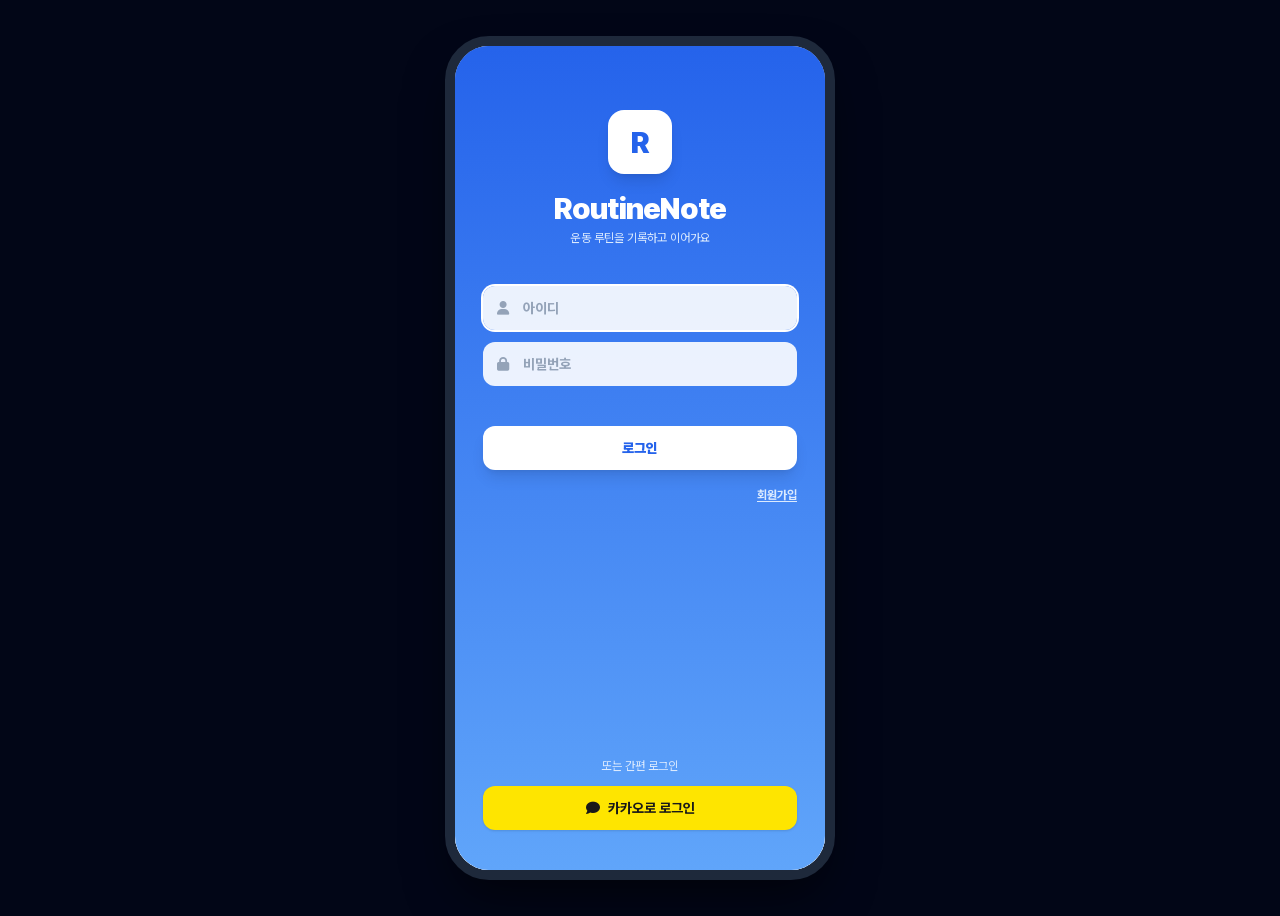
==== android/app/src/main/assets/index.html @ 2afabe8a "알림 화면 디자인 규칙 맞추기, 카카오 계정 표시 수정" ====
<!DOCTYPE html>
<html lang="ko" class="light">
<head>
    <meta charset="UTF-8">
    <meta name="viewport" content="width=device-width, initial-scale=1.0, maximum-scale=1.0, user-scalable=no">
    <meta name="theme-color" content="#4f46e5">
    <meta name="mobile-web-app-capable" content="yes">
    <meta name="apple-mobile-web-app-capable" content="yes">
    <meta name="apple-mobile-web-app-title" content="RoutineNote">
    <link rel="manifest" href="manifest.json">
    <link rel="icon" href="icons/icon-192.png">
    <link rel="apple-touch-icon" href="icons/icon-192.png">
    <title>RoutineNote - 스마트 루틴 & GPS 노트</title>

    <!-- 화면 라이브러리는 인터넷 없이도 뜨도록 앱 안(vendor/)에 넣어 둔다
         (받는 방법: 저장소 맨 위에서 bash tools/download-vendor.sh) -->

    <!-- Tailwind CSS 3.4.17 -->
    <script src="vendor/tailwind/tailwindcss.js"></script>
    <script src="js/tailwind-config.js"></script>

    <!-- FontAwesome Icons 6.4.0 -->
    <link rel="stylesheet" href="vendor/fontawesome/css/all.min.css">

    <!-- FullCalendar: 수업 규칙에 따라 버전을 @6.1.8 로 정확히 고정 -->
    <script src="vendor/fullcalendar/index.global.min.js"></script>

    <!-- Kakao Map API SDK (User Provided Key)
         libraries=services : 좌표 -> 주소 변환(Geocoder)에 필요. 이 값이 없으면 주소 뱃지가 갱신되지 않는다.
         https: 를 명시해야 http/https 어느 쪽 페이지에서도 막히지 않는다. -->
    <script type="text/javascript" src="https://dapi.kakao.com/v2/maps/sdk.js?appkey=36bfe3a14388c3ca438cb87858da7e58&libraries=services"></script>

    <link rel="stylesheet" href="css/style.css">

    <!-- 앱(웹뷰) 안에서 실행 중이면 <html>에 in-app 표시를 붙이고,
     다크 모드가 바뀔 때마다 앱에 알려서 상태바 색을 맞춘다 -->
    <script>
        if (location.hostname === 'appassets.androidplatform.net') {
            document.documentElement.classList.add('in-app');

            if (window.RoutineNoteApp) {
                const syncBarTheme = () => {
                    const isDark = document.documentElement.classList.contains('dark');
                    window.RoutineNoteApp.setDarkMode(isDark);
                };
                new MutationObserver(syncBarTheme).observe(document.documentElement, {
                    attributes: true,
                    attributeFilter: ['class']
                });
                document.addEventListener('DOMContentLoaded', syncBarTheme);
            }
        }
    </script>


</head>
<body class="flex items-center justify-center min-h-screen p-0 sm:p-4 bg-slate-950">

<!-- Mobile App Container -->
<div class="mobile-wrapper bg-slate-50 dark:bg-slate-900 text-slate-800 dark:text-slate-100">

    <!-- Top Status Bar -->
    <div class="fake-statusbar bg-brand-600 dark:bg-slate-950 text-white px-6 pt-3 pb-2 flex justify-between items-center text-xs font-bold z-30 transition-colors">
        <span id="statusBarTime">11:55</span>
        <div class="flex items-center space-x-2">
            <i class="fa-solid fa-signal text-[11px]"></i>
            <i class="fa-solid fa-wifi text-[11px]"></i>
            <i class="fa-solid fa-battery-full text-xs"></i>
        </div>
    </div>

    <!-- Main Header (와이어프레임 20번: 메뉴 / 로고 / 마이페이지) -->
    <header id="mainHeader" class="bg-brand-600 dark:bg-slate-900 text-white px-3 py-3 shadow-md flex justify-between items-center z-20 border-b border-white/10">
        <div class="flex items-center gap-1.5">
            <button type="button" onclick="switchTab('tab-menu')" aria-label="메뉴 열기" class="w-9 h-9 rounded-full hover:bg-white/15 flex items-center justify-center transition">
                <i class="fa-solid fa-bars text-base" aria-hidden="true"></i>
            </button>
            <div class="flex items-center space-x-2.5">
                <button type="button" id="homeLogoButton" onclick="goHome()" aria-label="메인 화면으로 이동" class="w-9 h-9 rounded-xl bg-white text-brand-600 dark:bg-brand-500 dark:text-white flex items-center justify-center font-black text-xl shadow-md hover:scale-105 active:scale-95 transition">R</button>
                <div>
                    <div class="flex items-center gap-1.5">
                        <h1 class="text-lg font-black tracking-tight leading-none">RoutineNote</h1>
                    </div>
                    <p class="text-[11px] text-brand-100 dark:text-slate-400 font-medium mt-0.5">스마트 루틴 & GPS 지도 노트</p>
                </div>
            </div>
        </div>

        <!-- Header Controls: Dark Mode Toggle & 마이페이지 -->
        <div class="flex items-center space-x-2">
            <button type="button" onclick="toggleDarkMode()" aria-label="다크 모드 전환" class="w-8 h-8 rounded-full bg-white/10 dark:bg-slate-800 hover:bg-white/20 flex items-center justify-center transition text-amber-300 dark:text-amber-400">
                <i class="fa-solid fa-sun text-sm dark:hidden" aria-hidden="true"></i>
                <i class="fa-solid fa-moon text-sm hidden dark:inline" aria-hidden="true"></i>
            </button>
            <button type="button" id="profileButton" aria-label="마이페이지" class="w-8 h-8 rounded-full bg-white/10 dark:bg-slate-800 hover:bg-white/20 flex items-center justify-center transition">
                <i class="fa-regular fa-user text-sm" aria-hidden="true"></i>
            </button>
        </div>
    </header>

    <!-- Main Screen Body -->
    <main class="flex-1 overflow-y-auto no-scrollbar relative pb-20 bg-slate-100 dark:bg-slate-900/90" id="mainScrollBody">

        <!-- TAB 1: 오늘의 루틴 (Today's Routine & Checklist) -->
        <section id="tab-today" class="tab-screen block p-4 space-y-4">

            <!-- Progress Header Banner -->
            <div class="bg-gradient-to-br from-brand-600 via-brand-600 to-indigo-700 dark:from-slate-800 dark:via-slate-800 dark:to-slate-900 rounded-3xl p-5 text-white shadow-xl shadow-brand-500/10 border border-white/10 relative overflow-hidden">
                <div class="absolute -right-6 -bottom-6 w-32 h-32 bg-white/10 rounded-full blur-2xl pointer-events-none"></div>
                <div class="flex justify-between items-start mb-3">
                    <div>
                        <span class="text-[11px] bg-white/20 dark:bg-brand-500/30 px-2.5 py-0.5 rounded-full font-bold uppercase tracking-wider">Today Routine</span>
                        <h2 class="text-xl font-bold mt-1.5" id="todayBannerDate">2026년 10월 7일 (수)</h2>
                    </div>
                    <div class="text-right">
                        <span class="text-3xl font-black text-amber-300" id="todayPercentText">0%</span>
                    </div>
                </div>

                <!-- Progress Bar -->
                <div class="w-full bg-black/20 rounded-full h-3 overflow-hidden p-0.5 backdrop-blur-md">
                    <div id="todayProgressBar" class="bg-amber-300 h-2 rounded-full transition-all duration-500 shadow-sm" style="width: 0%;"></div>
                </div>

                <div class="flex justify-between text-xs text-brand-100 dark:text-slate-300 mt-3 font-medium">
                    <span id="todayTaskSummary"><i class="fa-solid fa-circle-check text-emerald-400 mr-1"></i>0개 중 0개 완료</span>
                    <span class="text-amber-200"><i class="fa-solid fa-fire text-amber-400 mr-1"></i><span id="todayKcalText">0</span> kcal 소모</span>
                </div>
            </div>

            <!-- 시작 가이드: 새 사용자에게 처음 해 볼 일 3가지를 안내 (js/guide.js) -->
            <div id="startGuide" class="start-guide" hidden>
                <div class="flex items-center justify-between">
                    <h3 class="text-sm font-bold text-slate-800 dark:text-slate-100 flex items-center gap-2">
                        <i class="fa-solid fa-flag-checkered text-brand-500" aria-hidden="true"></i> 시작 가이드
                        <span id="startGuideCount" class="text-xs font-bold text-brand-600 dark:text-brand-400">0 / 3</span>
                    </h3>
                    <button type="button" id="startGuideClose" class="text-xs font-bold text-slate-400 hover:text-slate-600 dark:hover:text-slate-200 px-1">닫기</button>
                </div>
                <p class="text-xs text-slate-500 dark:text-slate-400">처음이라면 아래 세 가지부터 해 보세요.</p>
                <button type="button" class="guide-step" data-guide-step="routine">
                    <span class="guide-step-check" aria-hidden="true"><i class="fa-solid fa-check"></i></span>
                    <span class="guide-step-text"><span class="guide-step-title">오늘 할 운동 고르기</span><span class="guide-step-desc">런닝 · 웨이트 · 휴식 중에서 선택</span></span>
                    <i class="fa-solid fa-chevron-right guide-step-arrow" aria-hidden="true"></i>
                </button>
                <button type="button" class="guide-step" data-guide-step="complete">
                    <span class="guide-step-check" aria-hidden="true"><i class="fa-solid fa-check"></i></span>
                    <span class="guide-step-text"><span class="guide-step-title">운동 하나 완료 체크하기</span><span class="guide-step-desc">체크리스트에서 끝낸 운동을 눌러요</span></span>
                    <i class="fa-solid fa-chevron-right guide-step-arrow" aria-hidden="true"></i>
                </button>
                <button type="button" class="guide-step" data-guide-step="period">
                    <span class="guide-step-check" aria-hidden="true"><i class="fa-solid fa-check"></i></span>
                    <span class="guide-step-text"><span class="guide-step-title">다이어트 기간 정하기</span><span class="guide-step-desc">시작일과 종료일을 정하고 체중을 기록해요</span></span>
                    <i class="fa-solid fa-chevron-right guide-step-arrow" aria-hidden="true"></i>
                </button>
            </div>

            <!-- 오늘의 운동 선택 (와이어프레임 12~15번) -->
            <div id="routineSelectCard" class="bg-white dark:bg-slate-800 rounded-2xl p-4 shadow-sm border border-slate-200/80 dark:border-slate-700/60 space-y-3">
                <div class="flex justify-between items-center">
                    <h3 class="font-bold text-slate-800 dark:text-slate-100 text-sm flex items-center gap-2">
                        <i class="fa-solid fa-hand-pointer text-brand-500" aria-hidden="true"></i> 오늘의 운동 선택
                    </h3>
                    <span class="text-[11px] text-slate-400">여러 개 선택 가능</span>
                </div>
                <div class="grid grid-cols-3 gap-2">
                    <button type="button" class="type-chip" data-routine-type="RUNNING" aria-pressed="false">
                        <i class="fa-solid fa-person-running" aria-hidden="true"></i>런닝<small>GPS 지도</small>
                    </button>
                    <button type="button" class="type-chip" data-routine-type="WEIGHT" aria-pressed="false">
                        <i class="fa-solid fa-dumbbell" aria-hidden="true"></i>웨이트<small>세트·중량</small>
                    </button>
                    <button type="button" class="type-chip" data-routine-type="REST" aria-pressed="false">
                        <i class="fa-solid fa-bed" aria-hidden="true"></i>휴식<small>스트레칭</small>
                    </button>
                </div>
                <button type="button" id="confirmSelectionButton" class="w-full bg-brand-600 hover:bg-brand-700 text-white font-bold py-3 rounded-xl text-sm shadow transition">설정 완료 및 시작</button>
            </div>

            <!-- Today Workout Checklist Card -->
            <div id="todayChecklistCard" class="bg-white dark:bg-slate-800 rounded-2xl p-4 shadow-sm border border-slate-200/80 dark:border-slate-700/60 space-y-3">
                <div class="flex justify-between items-center pb-2 border-b border-slate-100 dark:border-slate-700/60">
                    <h3 class="font-bold text-slate-800 dark:text-slate-100 text-sm flex items-center gap-2">
                        <i class="fa-solid fa-list-check text-brand-500"></i> 오늘 루틴 체크리스트
                    </h3>
                    <button onclick="openDetailModal(getTodayKey())" class="text-xs text-brand-600 dark:text-brand-400 font-bold hover:underline flex items-center gap-1">
                        + 항목 수정/추가 <i class="fa-solid fa-chevron-right text-[11px]"></i>
                    </button>
                </div>

                <div id="todayChecklistContainer" class="space-y-2">
                    <!-- Populated dynamically -->
                </div>
            </div>

            <!-- Quick Routine Launcher -->
            <div class="grid grid-cols-2 gap-3">
                <button onclick="switchTab('tab-running')" class="bg-gradient-to-r from-emerald-500 to-teal-600 text-white p-4 rounded-2xl shadow-md text-left flex flex-col justify-between hover:opacity-95 transition">
                    <div class="flex justify-between items-center mb-2">
                        <span class="w-8 h-8 rounded-xl bg-white/20 flex items-center justify-center text-base"><i class="fa-solid fa-person-running"></i></span>
                        <i class="fa-solid fa-arrow-right text-xs opacity-70"></i>
                    </div>
                    <div>
                        <span class="text-xs font-medium text-emerald-100 block">GPS 실시간</span>
                        <span class="text-sm font-bold">런닝 시작하기</span>
                    </div>
                </button>

                <button onclick="switchTab('tab-calendar')" class="bg-gradient-to-r from-indigo-500 to-purple-600 text-white p-4 rounded-2xl shadow-md text-left flex flex-col justify-between hover:opacity-95 transition">
                    <div class="flex justify-between items-center mb-2">
                        <span class="w-8 h-8 rounded-xl bg-white/20 flex items-center justify-center text-base"><i class="fa-solid fa-calendar-days"></i></span>
                        <i class="fa-solid fa-arrow-right text-xs opacity-70"></i>
                    </div>
                    <div>
                        <span class="text-xs font-medium text-indigo-100 block">월간 일지</span>
                        <span class="text-sm font-bold">캘린더 전체보기</span>
                    </div>
                </button>
            </div>

        </section>

        <!-- TAB 2: 런닝 지도 (Kakao Map GPS Tracker v2.0) -->
        <section id="tab-running" class="tab-screen hidden p-4 space-y-4">

            <!-- Running Metrics Display -->
            <div class="bg-white dark:bg-slate-800 rounded-2xl p-4 shadow-sm border border-slate-200/80 dark:border-slate-700/60">
                <div class="grid grid-cols-3 divide-x divide-slate-100 dark:divide-slate-700">
                    <div class="text-center px-1 min-w-0">
                        <span class="text-xs font-bold text-slate-400 uppercase block">거리</span>
                        <div class="metric-row mt-1 text-slate-800 dark:text-slate-100"><span class="metric-value" id="runDistance">0.0</span><span class="metric-unit">km</span></div>
                    </div>
                    <div class="text-center px-1 min-w-0">
                        <span class="text-xs font-bold text-slate-400 uppercase block">시간</span>
                        <div class="metric-row mt-1 text-brand-600 dark:text-brand-400"><span class="metric-value" id="runTimer">00:00:00</span></div>
                    </div>
                    <div class="text-center px-1 min-w-0">
                        <span class="text-xs font-bold text-slate-400 uppercase block">칼로리</span>
                        <div class="metric-row mt-1 text-red-500"><span class="metric-value" id="runCalories">0</span><span class="metric-unit">kcal</span></div>
                    </div>
                </div>

                <div class="flex justify-around items-center mt-3 pt-3 border-t border-slate-100 dark:border-slate-700/60 text-xs text-slate-500 dark:text-slate-400">
                    <div>평균 페이스: <strong class="text-slate-800 dark:text-slate-200" id="runPace">-</strong> /km</div>
                    <div>GPS 상태: <span class="text-emerald-500 font-bold"><i class="fa-solid fa-satellite-dish mr-1"></i>정상</span></div>
                </div>
            </div>

            <!-- Kakao Map Container -->
            <div class="bg-white dark:bg-slate-800 rounded-2xl p-3 shadow-sm border border-slate-200/80 dark:border-slate-700/60 space-y-2">
                <div class="flex justify-between items-center px-1">
                    <div class="flex items-center space-x-2">
                        <i class="fa-solid fa-person-running text-brand-500" aria-hidden="true"></i>
                        <h3 class="text-sm font-bold text-slate-800 dark:text-slate-200">GPS 러닝 트래커</h3>
                    </div>
                </div>

                <!-- Kakao Map Div Container -->
                <div class="relative w-full h-72 rounded-xl overflow-hidden shadow-inner border border-slate-200 dark:border-slate-700 bg-slate-100 dark:bg-slate-950">
                    <div id="kakaoMap" class="w-full h-full block"></div>

                    <!-- Map Fallback Canvas (In case Kakao API key or domain security blocks rendering in iFrame) -->
                    <canvas id="fallbackMapCanvas" class="hidden absolute inset-0 w-full h-full"></canvas>

                    <!-- Map Controls Floating Widget -->
                    <div class="absolute top-3 left-3 bg-white/90 dark:bg-slate-900/90 backdrop-blur-md px-3 py-1.5 rounded-xl shadow-md text-xs font-bold text-slate-800 dark:text-slate-200 flex items-center gap-2 z-10">
                        <i class="fa-solid fa-location-dot text-red-500" aria-hidden="true"></i> <span id="locationBadgeText">GPS 위치 탐색 중...</span>
                    </div>

                    <div class="absolute bottom-3 right-3 flex flex-col gap-2 z-10">
                        <button onclick="recenterKakaoMap()" class="w-9 h-9 bg-white/90 dark:bg-slate-800/90 backdrop-blur-md rounded-full shadow-md text-slate-700 dark:text-slate-200 flex items-center justify-center hover:bg-white active:scale-95 transition">
                            <i class="fa-solid fa-crosshairs text-sm"></i>
                        </button>
                    </div>
                </div>

                <!-- GPS Control Buttons -->
                <div class="grid grid-cols-2 gap-2 pt-1">
                    <button id="toggleRunBtn" onclick="toggleRunningSimulation()" class="bg-brand-600 hover:bg-brand-700 text-white font-bold py-3 rounded-xl text-sm shadow-md shadow-brand-500/20 flex items-center justify-center gap-2 transition active:scale-98">
                        <i class="fa-solid fa-play" id="toggleRunIcon"></i> <span id="toggleRunText">트래킹 시작</span>
                    </button>
                    <button onclick="resetRunningData()" class="bg-slate-100 dark:bg-slate-700 hover:bg-slate-200 dark:hover:bg-slate-600 text-slate-700 dark:text-slate-200 font-bold py-3 rounded-xl text-sm flex items-center justify-center gap-2 transition active:scale-98">
                        <i class="fa-solid fa-arrow-rotate-right"></i> 경로 초기화
                    </button>
                </div>
                <button type="button" id="finishRunButton" class="w-full bg-emerald-500 hover:bg-emerald-600 text-white font-bold py-3 rounded-xl text-sm shadow-md flex items-center justify-center gap-2 transition">
                    <i class="fa-solid fa-flag-checkered" aria-hidden="true"></i> 런닝 종료 및 기록 저장
                </button>
            </div>

        </section>

        <!-- TAB 3: 캘린더 (FullCalendar 6.1.8 + 연속 달성 + 타이머/스톱워치) -->
        <section id="tab-calendar" class="tab-screen hidden p-4 space-y-4">

            <!-- 와이어프레임 21번: FullCalendar 월간 달력 -->
            <div id="calendarCard" aria-busy="true" class="bg-white dark:bg-slate-800 rounded-2xl p-3 shadow-sm border border-slate-200/80 dark:border-slate-700/60 transition-opacity">
                <div id="fullCalendar"></div>
                <p class="text-xs text-center text-slate-400 mt-2"><i class="fa-regular fa-hand-pointer" aria-hidden="true"></i> 날짜를 누르면 그날의 운동을 기록하고 확인할 수 있어요.</p>

                <div class="flex items-center justify-center space-x-4 pt-3 mt-2 border-t border-slate-100 dark:border-slate-700/60 text-xs text-slate-500 dark:text-slate-400 font-medium">
                    <div class="flex items-center space-x-1.5">
                        <span class="w-2.5 h-2.5 rounded-full bg-emerald-500"></span>
                        <span>루틴 완수</span>
                    </div>
                    <div class="flex items-center space-x-1.5">
                        <span class="w-2.5 h-2.5 rounded-full bg-amber-400"></span>
                        <span>일부 완료</span>
                    </div>
                    <div class="flex items-center space-x-1.5">
                        <span class="w-2.5 h-2.5 rounded-full bg-slate-300 dark:bg-slate-600"></span>
                        <span>미완료</span>
                    </div>
                </div>
            </div>

            <!-- 와이어프레임 22번: 연속 달성 날짜 -->
            <div class="rounded-2xl border border-amber-200 bg-amber-50 dark:bg-amber-900/20 dark:border-amber-700/40 px-4 py-3.5 text-center" aria-live="polite">
                <p class="text-sm font-bold text-amber-800 dark:text-amber-200">
                    <span aria-hidden="true">🔥</span>
                    연속 달성 날짜:
                    <strong id="streakCount" class="text-3xl font-black text-amber-700 dark:text-amber-300 mx-0.5 align-middle tabular-nums">-</strong><span id="streakSuffix">일째 성공 중</span>
                </p>
            </div>

            <!-- 와이어프레임 23번: 타이머 / 스톱워치 바로가기 -->
            <button type="button" id="timerOpenButton" class="w-full flex items-center justify-center gap-2 py-3 rounded-2xl border-2 border-brand-600 dark:border-brand-500 text-brand-600 dark:text-brand-400 bg-white dark:bg-slate-800 font-bold text-sm hover:bg-brand-50 dark:hover:bg-slate-700 transition">
                <i class="fa-regular fa-clock" aria-hidden="true"></i> 타이머 / 스톱워치
            </button>

            <div class="bg-brand-50 dark:bg-slate-800/60 border border-brand-200 dark:border-slate-700 rounded-2xl p-4 text-xs text-brand-900 dark:text-brand-200 flex items-start space-x-3">
                <i class="fa-solid fa-circle-info text-brand-500 text-base mt-0.5"></i>
                <div>
                    <strong class="font-bold block mb-0.5">캘린더 사용법</strong>
                    날짜를 클릭하면 그날 수행한 운동 루틴을 확인하고, <strong>새로운 운동 항목을 직접 추가</strong>하거나 완료 상태를 변경할 수 있습니다.
                </div>
            </div>

        </section>

        <!-- TAB 4: 다이어트 & BMI 분석 -->
        <section id="tab-body" class="tab-screen hidden p-4 space-y-4">

            <!-- 내 신체 정보 요약 (입력·수정은 마이페이지에서) -->
            <div class="bg-white dark:bg-slate-800 rounded-2xl p-4 shadow-sm border border-slate-200/80 dark:border-slate-700/60 flex items-center justify-between gap-3">
                <div class="min-w-0">
                    <p class="text-xs font-bold text-slate-500 flex items-center gap-1.5"><i class="fa-solid fa-user text-brand-500" aria-hidden="true"></i> 내 신체 정보</p>
                    <p id="bodySummaryText" class="mt-0.5 text-sm font-bold text-slate-800 dark:text-slate-100 truncate">-</p>
                </div>
                <button type="button" onclick="switchTab('tab-mypage')" class="shrink-0 text-xs font-bold text-brand-600 dark:text-brand-400 border border-brand-200 dark:border-slate-600 rounded-xl px-3 py-2 hover:bg-brand-50 dark:hover:bg-slate-700 transition">마이페이지에서 수정</button>
            </div>

            <!-- 다이어트 기간 비교: 기간 설정 → 일일 체중 기록 → 기간 동안의 변화 + 현재 BMI -->
            <div class="bg-white dark:bg-slate-800 rounded-2xl p-4 shadow-sm border border-slate-200/80 dark:border-slate-700/60 space-y-4">
                <div class="border-b border-slate-100 dark:border-slate-700/60 pb-2">
                    <h3 class="text-sm font-bold text-slate-800 dark:text-slate-100 flex items-center gap-2"><i class="fa-solid fa-scale-balanced text-brand-500" aria-hidden="true"></i> 다이어트 기간 비교</h3>
                    <p id="dietPeriodText" class="text-xs text-slate-400 mt-0.5">다이어트 기간을 설정해 주세요</p>
                </div>

                <!-- 1. 기간 설정 -->
                <form id="dietPeriodForm" class="space-y-2" novalidate>
                    <h4 class="text-xs font-bold text-slate-600 dark:text-slate-300 flex items-center gap-1.5">
                        <i class="fa-regular fa-calendar text-brand-500" aria-hidden="true"></i> 다이어트 기간
                    </h4>
                    <div class="grid grid-cols-2 gap-2">
                        <div><label for="periodStartDate" class="block text-xs font-bold text-slate-600 dark:text-slate-300 mb-1">시작일</label><input type="date" id="periodStartDate" class="w-full bg-slate-50 dark:bg-slate-900 border border-slate-200 dark:border-slate-700 rounded-xl px-3 py-2 text-xs font-bold text-slate-800 dark:text-slate-100 focus:outline-none focus:ring-2 focus:ring-brand-500"></div>
                        <div><label for="periodEndDate" class="block text-xs font-bold text-slate-600 dark:text-slate-300 mb-1">종료일</label><input type="date" id="periodEndDate" class="w-full bg-slate-50 dark:bg-slate-900 border border-slate-200 dark:border-slate-700 rounded-xl px-3 py-2 text-xs font-bold text-slate-800 dark:text-slate-100 focus:outline-none focus:ring-2 focus:ring-brand-500"></div>
                    </div>
                    <div class="grid grid-cols-3 gap-2 items-end">
                        <div class="col-span-2"><label for="periodTargetWeight" class="block text-xs font-bold text-slate-600 dark:text-slate-300 mb-1">목표 체중 (kg, 선택)</label><input type="number" id="periodTargetWeight" step="0.1" min="20" max="300" inputmode="decimal" placeholder="비워 둬도 돼요" class="w-full bg-slate-50 dark:bg-slate-900 border border-slate-200 dark:border-slate-700 rounded-xl px-3 py-2 text-xs font-bold text-slate-800 dark:text-slate-100 focus:outline-none focus:ring-2 focus:ring-brand-500"></div>
                        <button type="submit" class="bg-brand-600 hover:bg-brand-700 text-white font-bold py-2 rounded-xl text-xs shadow transition">기간 저장</button>
                    </div>
                </form>

                <!-- 2. 일일 체중 기록 -->
                <form id="weightLogForm" class="space-y-2 bg-slate-50 dark:bg-slate-900/60 p-3 rounded-xl border border-slate-200 dark:border-slate-700/60" novalidate>
                    <h4 class="text-xs font-bold text-slate-600 dark:text-slate-300 flex items-center gap-1.5">
                        <i class="fa-solid fa-weight-scale text-brand-500" aria-hidden="true"></i> 오늘의 체중 기록
                    </h4>
                    <div class="grid grid-cols-2 gap-2">
                        <div><label for="weightLogDate" class="block text-xs font-bold text-slate-600 dark:text-slate-300 mb-1">날짜</label><input type="date" id="weightLogDate" class="w-full bg-white dark:bg-slate-800 border border-slate-200 dark:border-slate-700 rounded-xl px-2 py-2 text-xs font-bold text-slate-800 dark:text-slate-100 focus:outline-none focus:ring-2 focus:ring-brand-500"></div>
                        <div><label for="weightLogValue" class="block text-xs font-bold text-slate-600 dark:text-slate-300 mb-1">체중 (kg)</label><input type="number" id="weightLogValue" step="0.1" min="20" max="300" inputmode="decimal" class="w-full bg-white dark:bg-slate-800 border border-slate-200 dark:border-slate-700 rounded-xl px-3 py-2 text-xs font-bold text-slate-800 dark:text-slate-100 focus:outline-none focus:ring-2 focus:ring-brand-500"></div>
                    </div>
                    <button type="submit" class="w-full bg-brand-600 hover:bg-brand-700 text-white font-bold py-3 rounded-xl text-sm shadow transition">체중 기록하기</button>
                    <p class="text-xs text-slate-400">같은 날짜에 다시 기록하면 그날 기록이 바뀌어요.</p>
                </form>

                <!-- 3. 기간 동안의 변화 요약 -->
                <div>
                    <div class="grid grid-cols-3 gap-2 text-center">
                        <div class="bg-slate-50 dark:bg-slate-900/60 rounded-xl p-2.5 border border-slate-200 dark:border-slate-700/60">
                            <p class="text-[11px] font-bold text-slate-500">시작 체중</p>
                            <p class="text-sm font-black text-slate-800 dark:text-slate-100" id="dietStartWeightText">-</p>
                        </div>
                        <div class="bg-slate-50 dark:bg-slate-900/60 rounded-xl p-2.5 border border-slate-200 dark:border-slate-700/60">
                            <p class="text-[11px] font-bold text-slate-500">현재 체중</p>
                            <p class="text-sm font-black text-slate-800 dark:text-slate-100" id="dietCurrentWeightText">-</p>
                        </div>
                        <div class="bg-slate-50 dark:bg-slate-900/60 rounded-xl p-2.5 border border-slate-200 dark:border-slate-700/60">
                            <p class="text-[11px] font-bold text-slate-500">변화</p>
                            <p class="text-sm font-black text-slate-800 dark:text-slate-100" id="dietChangeText">-</p>
                        </div>
                    </div>
                    <p id="dietDayText" class="mt-2 text-xs text-center font-medium text-slate-500 dark:text-slate-400">-</p>
                </div>

                <!-- 기간 안 일일 체중 그래프 -->
                <div>
                    <h4 class="text-xs font-bold text-slate-600 dark:text-slate-300 mb-2 flex items-center gap-1.5">
                        <i class="fa-solid fa-chart-line text-brand-500" aria-hidden="true"></i> 기간 동안의 체중 변화 (kg)
                    </h4>
                    <div class="bg-slate-50 dark:bg-slate-900/60 p-3 rounded-xl border border-slate-200 dark:border-slate-700/60">
                        <svg id="weightChartSvg" viewBox="0 0 300 120" class="w-full h-auto overflow-visible" role="img" aria-label="체중 변화 그래프"></svg>
                    </div>
                </div>

                <!-- 현재 BMI (가장 최근 체중 기록 기준) -->
                <div class="pt-2">
                    <h4 class="text-xs font-bold text-slate-600 dark:text-slate-300 mb-2 text-center">현재 BMI 판정 게이지</h4>
                    <div class="relative w-48 mx-auto">
                        <svg viewBox="0 0 200 115" class="w-full">
                            <path d="M 20 100 A 80 80 0 0 1 60 30.7" fill="none" stroke="#ef4444" stroke-width="18" />
                            <path d="M 60 30.7 A 80 80 0 0 1 100 20" fill="none" stroke="#f59e0b" stroke-width="18" />
                            <path d="M 100 20 A 80 80 0 0 1 140 30.7" fill="none" stroke="#10b981" stroke-width="18" />
                            <path d="M 140 30.7 A 80 80 0 0 1 180 100" fill="none" stroke="#3b82f6" stroke-width="18" />

                            <text x="35" y="85" font-size="7.5" font-weight="bold" fill="#ffffff">비만</text>
                            <text x="70" y="45" font-size="7.5" font-weight="bold" fill="#ffffff">과체중</text>
                            <text x="118" y="45" font-size="7.5" font-weight="bold" fill="#ffffff">정상</text>
                            <text x="150" y="85" font-size="7.5" font-weight="bold" fill="#ffffff">저체중</text>

                            <!-- Gauge Pointer Needle -->
                            <g id="bmiGaugeNeedle" class="gauge-needle" style="transform: rotate(25deg);">
                                <polygon points="100,25 96,100 104,100" fill="#1e293b" class="dark:fill-slate-100" />
                                <circle cx="100" cy="100" r="7" fill="#1e293b" class="dark:fill-slate-100" />
                                <circle cx="100" cy="100" r="2.5" fill="#ffffff" />
                            </g>
                        </svg>
                    </div>
                </div>

                <div class="bg-slate-50 dark:bg-slate-900/60 p-3.5 rounded-xl border border-slate-200 dark:border-slate-700/60 text-xs space-y-2 text-slate-700 dark:text-slate-200">
                    <div class="flex justify-between items-center gap-2">
                        <span class="font-medium text-slate-500">현재 BMI:</span>
                        <span class="font-bold" id="resBmiText">-</span>
                    </div>
                    <div class="flex justify-between items-center gap-2">
                        <span class="font-medium text-slate-500">시작 BMI → 현재 BMI:</span>
                        <span class="font-bold text-slate-800 dark:text-slate-100" id="dietBeforeBmiText">-</span>
                    </div>
                    <div class="flex justify-between items-center gap-2">
                        <span class="font-medium text-slate-500">기초대사량 (BMR):</span>
                        <span class="font-bold text-slate-800 dark:text-slate-100" id="resBmrText">-</span>
                    </div>
                    <div class="flex justify-between items-center gap-2">
                        <span class="font-medium text-slate-500">목표 체중:</span>
                        <span class="font-bold text-slate-800 dark:text-slate-100" id="dietTargetText">-</span>
                    </div>
                    <div class="flex justify-between items-center gap-2">
                        <span class="font-medium text-slate-500">목표 달성도:</span>
                        <span class="font-bold text-brand-600 dark:text-brand-400" id="dietAchieveText">-</span>
                    </div>
                    <div class="w-full bg-slate-200 dark:bg-slate-700 rounded-full h-2 overflow-hidden" role="presentation">
                        <div id="dietProgressBar" class="bg-brand-500 h-2 rounded-full transition-all duration-500" style="width: 0%;"></div>
                    </div>
                    <div class="flex justify-between items-center gap-2">
                        <span class="font-medium text-slate-500">기간 동안 소모 칼로리:</span>
                        <span class="font-bold text-slate-800 dark:text-slate-100" id="dietBurnedText">-</span>
                    </div>
                </div>

                <!-- 4. 일별 기록 목록 (최근 날짜가 위) -->
                <div>
                    <h4 class="text-xs font-bold text-slate-600 dark:text-slate-300 mb-2 flex items-center gap-1.5">
                        <i class="fa-solid fa-list text-brand-500" aria-hidden="true"></i> 일별 체중 기록
                    </h4>
                    <ul id="dietRecordList" class="rounded-xl border border-slate-200 dark:border-slate-700/60 divide-y divide-slate-100 dark:divide-slate-700/60 overflow-hidden"></ul>
                </div>
            </div>

        </section>

        <!-- TAB 5: 메뉴 (App Settings & Menu) -->
        <section id="tab-menu" class="tab-screen hidden p-4 space-y-4">

            <div class="bg-white dark:bg-slate-800 rounded-2xl p-4 shadow-sm border border-slate-200/80 dark:border-slate-700/60 space-y-1">
                <h3 class="text-xs font-bold text-slate-400 uppercase tracking-wider px-2 py-1 mb-1">RoutineNote 메뉴</h3>

                <button type="button" onclick="switchTab('tab-mypage')" class="w-full py-3 px-3 flex justify-between items-center text-left hover:bg-slate-50 dark:hover:bg-slate-700/50 rounded-xl transition">
                        <span class="text-xs font-bold text-slate-800 dark:text-slate-200 flex items-center gap-2.5">
                            <i class="fa-regular fa-user text-slate-500 w-4 text-center" aria-hidden="true"></i> 마이페이지
                        </span>
                    <i class="fa-solid fa-chevron-right text-xs text-slate-300" aria-hidden="true"></i>
                </button>

                <button type="button" onclick="switchTab('tab-body')" class="w-full py-3 px-3 flex justify-between items-center text-left hover:bg-slate-50 dark:hover:bg-slate-700/50 rounded-xl transition">
                        <span class="text-xs font-bold text-slate-800 dark:text-slate-200 flex items-center gap-2.5">
                            <i class="fa-solid fa-calculator text-brand-500 w-4 text-center" aria-hidden="true"></i> BMI 지수 확인
                        </span>
                    <i class="fa-solid fa-chevron-right text-xs text-slate-300" aria-hidden="true"></i>
                </button>

                <button type="button" onclick="switchTab('tab-body')" class="w-full py-3 px-3 flex justify-between items-center text-left hover:bg-slate-50 dark:hover:bg-slate-700/50 rounded-xl transition">
                        <span class="text-xs font-bold text-slate-800 dark:text-slate-200 flex items-center gap-2.5">
                            <i class="fa-solid fa-chart-pie text-emerald-500 w-4 text-center" aria-hidden="true"></i> 다이어트 기간 비교
                        </span>
                    <i class="fa-solid fa-chevron-right text-xs text-slate-300" aria-hidden="true"></i>
                </button>

                <button type="button" onclick="switchTab('tab-calorie')" class="w-full py-3 px-3 flex justify-between items-center text-left hover:bg-slate-50 dark:hover:bg-slate-700/50 rounded-xl transition">
                        <span class="text-xs font-bold text-slate-800 dark:text-slate-200 flex items-center gap-2.5">
                            <i class="fa-solid fa-fire-flame-curved text-orange-500 w-4 text-center" aria-hidden="true"></i> 칼로리 계산기
                        </span>
                    <i class="fa-solid fa-chevron-right text-xs text-slate-300" aria-hidden="true"></i>
                </button>

                <button type="button" onclick="switchTab('tab-bmr')" class="w-full py-3 px-3 flex justify-between items-center text-left hover:bg-slate-50 dark:hover:bg-slate-700/50 rounded-xl transition">
                        <span class="text-xs font-bold text-slate-800 dark:text-slate-200 flex items-center gap-2.5">
                            <i class="fa-solid fa-heart-pulse text-rose-500 w-4 text-center" aria-hidden="true"></i> 기초대사량 분석
                        </span>
                    <i class="fa-solid fa-chevron-right text-xs text-slate-300" aria-hidden="true"></i>
                </button>

                <button type="button" onclick="switchTab('tab-running')" class="w-full py-3 px-3 flex justify-between items-center text-left hover:bg-slate-50 dark:hover:bg-slate-700/50 rounded-xl transition">
                        <span class="text-xs font-bold text-slate-800 dark:text-slate-200 flex items-center gap-2.5">
                            <i class="fa-solid fa-map-location-dot text-indigo-500 w-4 text-center" aria-hidden="true"></i> 런닝 지도 (GPS)
                        </span>
                    <i class="fa-solid fa-chevron-right text-xs text-slate-300" aria-hidden="true"></i>
                </button>

                <button type="button" onclick="switchTab('tab-calendar')" class="w-full py-3 px-3 flex justify-between items-center text-left hover:bg-slate-50 dark:hover:bg-slate-700/50 rounded-xl transition">
                        <span class="text-xs font-bold text-slate-800 dark:text-slate-200 flex items-center gap-2.5">
                            <i class="fa-solid fa-calendar-check text-purple-500 w-4 text-center" aria-hidden="true"></i> 월간 캘린더 전체보기
                        </span>
                    <i class="fa-solid fa-chevron-right text-xs text-slate-300" aria-hidden="true"></i>
                </button>
            </div>

            <!-- App Information Card -->
            <div class="bg-white dark:bg-slate-800 rounded-2xl p-4 shadow-sm border border-slate-200/80 dark:border-slate-700/60 text-xs space-y-2 text-slate-500 dark:text-slate-400">
                <div class="flex justify-between">
                    <span>앱 버전</span>
                    <span class="font-bold text-slate-800 dark:text-slate-200">1.0.0</span>
                </div>
                <div class="flex justify-between">
                    <span>지도</span>
                    <span class="font-bold text-slate-800 dark:text-slate-200">카카오맵</span>
                </div>
            </div>

        </section>

        <!-- TAB: 마이페이지 (USER / BODY_RECORD / DIET_GOAL / 운동 통계) -->
        <section id="tab-mypage" class="tab-screen hidden p-4 space-y-4">

            <div class="bg-white dark:bg-slate-800 rounded-2xl p-4 shadow-sm border border-slate-200/80 dark:border-slate-700/60 flex items-center gap-4">
                <div id="myAvatar" class="w-14 h-14 shrink-0 rounded-full bg-brand-600 text-white flex items-center justify-center text-2xl font-black" aria-hidden="true">?</div>
                <div class="min-w-0">
                    <p class="text-base font-black text-slate-800 dark:text-slate-100 truncate" id="myUserId">-</p>
                    <span id="myProviderBadge" class="text-[11px] font-bold px-2 py-0.5 rounded-full bg-slate-100 text-slate-600">일반 계정</span>
                    <p class="text-xs text-slate-400 mt-1">가입일 <span id="myJoinDate">-</span></p>
                </div>
            </div>

            <!-- 신체 정보: 성별·나이·키·몸무게 설정 + BMI / 기초대사량 계산 -->
            <div class="bg-white dark:bg-slate-800 rounded-2xl p-4 shadow-sm border border-slate-200/80 dark:border-slate-700/60 space-y-3.5">
                <div class="border-b border-slate-100 dark:border-slate-700/60 pb-2">
                    <h3 class="text-sm font-bold text-slate-800 dark:text-slate-100 flex items-center gap-2"><i class="fa-solid fa-weight-scale text-brand-500" aria-hidden="true"></i> 신체 정보</h3>
                    <p class="text-xs text-slate-400 mt-0.5">BMI와 하루 기초대사량을 계산할 때 사용해요.</p>
                </div>

                <div class="grid grid-cols-2 gap-2 text-center">
                    <div class="bg-slate-50 dark:bg-slate-900/60 rounded-xl p-2.5 border border-slate-200 dark:border-slate-700/60">
                        <p class="text-[11px] font-bold text-slate-500">BMI</p>
                        <p class="text-sm font-black text-slate-800 dark:text-slate-100" id="myBmi">-</p>
                    </div>
                    <div class="bg-slate-50 dark:bg-slate-900/60 rounded-xl p-2.5 border border-slate-200 dark:border-slate-700/60">
                        <p class="text-[11px] font-bold text-slate-500">기초대사량</p>
                        <p class="text-sm font-black text-slate-800 dark:text-slate-100" id="myBmr">-</p>
                    </div>
                </div>

                <div>
                    <p class="block text-xs font-bold text-slate-600 dark:text-slate-300 mb-1.5">성별</p>
                    <div class="grid grid-cols-2 gap-3" role="group" aria-label="성별">
                        <button type="button" id="genderMale" onclick="setGender('male')" class="py-2 rounded-xl border-2 font-bold text-xs flex items-center justify-center gap-2 transition border-brand-500 bg-brand-50 dark:bg-brand-900/30 text-brand-600 dark:text-brand-300">
                            <i class="fa-solid fa-mars" aria-hidden="true"></i> 남성
                        </button>
                        <button type="button" id="genderFemale" onclick="setGender('female')" class="py-2 rounded-xl border-2 font-bold text-xs flex items-center justify-center gap-2 transition border-slate-200 dark:border-slate-700 text-slate-500 hover:border-slate-300">
                            <i class="fa-solid fa-venus" aria-hidden="true"></i> 여성
                        </button>
                    </div>
                </div>

                <div class="grid grid-cols-3 gap-2">
                    <div><label for="inputAge" class="block text-xs font-bold text-slate-600 dark:text-slate-300 mb-1">나이 (세)</label><input type="number" id="inputAge" min="10" max="100" inputmode="numeric" class="w-full bg-slate-50 dark:bg-slate-900 border border-slate-200 dark:border-slate-700 rounded-xl px-3 py-2 text-xs font-bold text-slate-800 dark:text-slate-100 focus:outline-none focus:ring-2 focus:ring-brand-500"></div>
                    <div><label for="inputHeight" class="block text-xs font-bold text-slate-600 dark:text-slate-300 mb-1">키 (cm)</label><input type="number" id="inputHeight" step="0.1" min="100" max="250" inputmode="decimal" class="w-full bg-slate-50 dark:bg-slate-900 border border-slate-200 dark:border-slate-700 rounded-xl px-3 py-2 text-xs font-bold text-slate-800 dark:text-slate-100 focus:outline-none focus:ring-2 focus:ring-brand-500"></div>
                    <div><label for="inputWeight" class="block text-xs font-bold text-slate-600 dark:text-slate-300 mb-1">몸무게 (kg)</label><input type="number" id="inputWeight" step="0.1" min="20" max="300" inputmode="decimal" class="w-full bg-slate-50 dark:bg-slate-900 border border-slate-200 dark:border-slate-700 rounded-xl px-3 py-2 text-xs font-bold text-slate-800 dark:text-slate-100 focus:outline-none focus:ring-2 focus:ring-brand-500"></div>
                </div>

                <button type="button" onclick="calculateBodyMetrics(true)" class="w-full bg-brand-600 hover:bg-brand-700 text-white font-bold py-3 rounded-xl text-sm shadow-md shadow-brand-500/20 transition flex items-center justify-center gap-2">
                    <i class="fa-solid fa-calculator" aria-hidden="true"></i> 저장하고 BMI · 기초대사량 계산
                </button>
                <p class="text-xs text-slate-400">몸무게를 바꾸면 오늘 날짜의 체중 기록으로도 저장돼요.</p>
            </div>

            <form id="goalForm" class="bg-white dark:bg-slate-800 rounded-2xl p-4 shadow-sm border border-slate-200/80 dark:border-slate-700/60 space-y-3" novalidate>
                <h3 class="text-sm font-bold text-slate-800 dark:text-slate-100 flex items-center gap-2 border-b border-slate-100 dark:border-slate-700/60 pb-2"><i class="fa-solid fa-bullseye text-emerald-500" aria-hidden="true"></i> 다이어트 목표</h3>
                <div>
                    <p class="text-xs font-bold text-slate-700 dark:text-slate-200" id="goalProgressText">-</p>
                    <div class="w-full bg-slate-200 dark:bg-slate-700 rounded-full h-2 mt-1.5 overflow-hidden" role="presentation">
                        <div id="goalProgressBar" class="bg-emerald-500 h-2 rounded-full transition-all duration-500" style="width: 0%;"></div>
                    </div>
                </div>
                <div class="grid grid-cols-2 gap-2">
                    <div class="col-span-2"><label for="goalTargetWeight" class="block text-xs font-bold text-slate-600 dark:text-slate-300 mb-1">목표 체중(kg)</label><input type="number" id="goalTargetWeight" step="0.5" min="20" max="300" class="w-full bg-slate-50 dark:bg-slate-900 border border-slate-200 dark:border-slate-700 rounded-xl px-3 py-2 text-xs font-bold text-slate-800 dark:text-slate-100 focus:outline-none focus:ring-2 focus:ring-brand-500"></div>
                    <div><label for="goalStartDate" class="block text-xs font-bold text-slate-600 dark:text-slate-300 mb-1">시작일</label><input type="date" id="goalStartDate" class="w-full bg-slate-50 dark:bg-slate-900 border border-slate-200 dark:border-slate-700 rounded-xl px-3 py-2 text-xs font-bold text-slate-800 dark:text-slate-100 focus:outline-none focus:ring-2 focus:ring-brand-500 px-1.5"></div>
                    <div><label for="goalEndDate" class="block text-xs font-bold text-slate-600 dark:text-slate-300 mb-1">종료일</label><input type="date" id="goalEndDate" class="w-full bg-slate-50 dark:bg-slate-900 border border-slate-200 dark:border-slate-700 rounded-xl px-3 py-2 text-xs font-bold text-slate-800 dark:text-slate-100 focus:outline-none focus:ring-2 focus:ring-brand-500 px-1.5"></div>
                </div>
                <label class="flex items-center gap-2 text-xs font-bold text-slate-600 dark:text-slate-300">
                    <input type="checkbox" id="goalIsActive" class="w-4 h-4 accent-brand-600"> 현재 진행 중인 목표
                </label>
                <button type="submit" class="w-full bg-brand-600 hover:bg-brand-700 text-white font-bold py-3 rounded-xl text-sm shadow transition">목표 저장</button>
            </form>

            <div class="bg-white dark:bg-slate-800 rounded-2xl p-4 shadow-sm border border-slate-200/80 dark:border-slate-700/60 space-y-3">
                <h3 class="text-sm font-bold text-slate-800 dark:text-slate-100 flex items-center gap-2 border-b border-slate-100 dark:border-slate-700/60 pb-2"><i class="fa-solid fa-chart-column text-purple-500" aria-hidden="true"></i> 나의 운동 통계</h3>
                <div class="grid grid-cols-2 gap-2">
                    <div class="stat-cell"><div class="stat-value" id="statTotalDays">-</div><div class="stat-label">기록된 날</div></div>
                    <div class="stat-cell"><div class="stat-value" id="statCompletedDays">-</div><div class="stat-label">루틴 완수한 날</div></div>
                    <div class="stat-cell"><div class="stat-value" id="statCompletionRate">-</div><div class="stat-label">완수율</div></div>
                    <div class="stat-cell"><div class="stat-value" id="statCurrentStreak">-</div><div class="stat-label">현재 연속 달성</div></div>
                    <div class="stat-cell"><div class="stat-value" id="statLongestStreak">-</div><div class="stat-label">최장 연속 달성</div></div>
                    <div class="stat-cell"><div class="stat-value" id="statRunCount">-</div><div class="stat-label">런닝 횟수</div></div>
                    <div class="stat-cell"><div class="stat-value" id="statRunDistance">-</div><div class="stat-label">누적 런닝 거리</div></div>
                    <div class="stat-cell"><div class="stat-value" id="statBurnedKcal">-</div><div class="stat-label">예상 소모 칼로리</div></div>
                </div>
                <p class="text-[11px] text-slate-400">소모 칼로리는 완료한 운동 항목당 추정치를 더한 값이라 실제와 다를 수 있어요.</p>
            </div>

            <div class="bg-white dark:bg-slate-800 rounded-2xl p-4 shadow-sm border border-slate-200/80 dark:border-slate-700/60 space-y-3">
                <h3 class="text-sm font-bold text-slate-800 dark:text-slate-100 flex items-center gap-2 border-b border-slate-100 dark:border-slate-700/60 pb-2"><i class="fa-solid fa-gear text-slate-500" aria-hidden="true"></i> 설정</h3>
                <div class="flex justify-between items-center">
                    <span class="text-xs font-bold text-slate-700 dark:text-slate-200">다크 모드</span>
                    <button type="button" id="darkModeSwitch" class="switch" role="switch" aria-checked="false" aria-label="다크 모드"></button>
                </div>
                <button type="button" id="logoutButton" class="w-full bg-slate-100 dark:bg-slate-700 hover:bg-slate-200 dark:hover:bg-slate-600 text-slate-700 dark:text-slate-200 font-bold py-3 rounded-xl text-sm transition flex items-center justify-center gap-2"><i class="fa-solid fa-right-from-bracket" aria-hidden="true"></i> 로그아웃</button>
                <button type="button" id="resetDataButton" class="w-full border border-red-200 dark:border-red-900/60 text-red-500 font-bold py-2.5 rounded-xl text-xs hover:bg-red-50 dark:hover:bg-red-900/20 transition flex items-center justify-center gap-2"><i class="fa-solid fa-trash-can" aria-hidden="true"></i> <span id="resetDataLabel">내 기록 모두 삭제</span></button>
            </div>

        </section>

        <!-- TAB: 칼로리 계산기 (메뉴 29번) -->
        <section id="tab-calorie" class="tab-screen hidden p-4 space-y-4">
            <button type="button" onclick="switchTab('tab-menu')" class="text-xs font-bold text-brand-600 dark:text-brand-400 flex items-center gap-1.5 hover:underline">
                <i class="fa-solid fa-chevron-left text-[11px]" aria-hidden="true"></i> 메뉴로
            </button>
            <div class="bg-white dark:bg-slate-800 rounded-2xl p-4 shadow-sm border border-slate-200/80 dark:border-slate-700/60 space-y-3">
                <div class="border-b border-slate-100 dark:border-slate-700/60 pb-2">
                    <h3 class="text-sm font-bold text-slate-800 dark:text-slate-100 flex items-center gap-2"><i class="fa-solid fa-fire-flame-curved text-orange-500" aria-hidden="true"></i> 칼로리 계산기</h3>
                    <p class="text-xs text-slate-400">운동 종류, 시간, 체중으로 소모 칼로리를 계산해요.</p>
                </div>
                <div><label for="calcActivity" class="block text-xs font-bold text-slate-600 dark:text-slate-300 mb-1">운동 종류</label><select id="calcActivity" class="w-full bg-slate-50 dark:bg-slate-900 border border-slate-200 dark:border-slate-700 rounded-xl px-3 py-2 text-xs font-bold text-slate-800 dark:text-slate-100 focus:outline-none focus:ring-2 focus:ring-brand-500"></select></div>
                <div class="grid grid-cols-2 gap-2">
                    <div><label for="calcMinutes" class="block text-xs font-bold text-slate-600 dark:text-slate-300 mb-1">운동 시간 (분)</label><input type="number" id="calcMinutes" value="30" min="1" max="600" class="w-full bg-slate-50 dark:bg-slate-900 border border-slate-200 dark:border-slate-700 rounded-xl px-3 py-2 text-xs font-bold text-slate-800 dark:text-slate-100 focus:outline-none focus:ring-2 focus:ring-brand-500"></div>
                    <div><label for="calcWeight" class="block text-xs font-bold text-slate-600 dark:text-slate-300 mb-1">체중 (kg)</label><input type="number" id="calcWeight" step="0.5" min="20" max="300" class="w-full bg-slate-50 dark:bg-slate-900 border border-slate-200 dark:border-slate-700 rounded-xl px-3 py-2 text-xs font-bold text-slate-800 dark:text-slate-100 focus:outline-none focus:ring-2 focus:ring-brand-500"></div>
                </div>
                <div class="rounded-xl bg-orange-50 dark:bg-orange-900/20 border border-orange-200 dark:border-orange-800/40 p-4 text-center" aria-live="polite">
                    <p class="text-xs font-bold text-orange-700 dark:text-orange-300">예상 소모 칼로리</p>
                    <p class="text-3xl font-black text-orange-600 dark:text-orange-300 my-1" id="calcResultKcal">-</p>
                    <p class="text-xs text-orange-700 dark:text-orange-300" id="calcResultFood"></p>
                </div>
                <p class="text-[11px] text-slate-400">소모 칼로리 = MET x 체중(kg) x 시간(h). 개인차가 있는 참고용 수치예요.</p>
            </div>
        </section>

        <!-- TAB: 기초대사량 분석 (메뉴 30번) -->
        <section id="tab-bmr" class="tab-screen hidden p-4 space-y-4">
            <button type="button" onclick="switchTab('tab-menu')" class="text-xs font-bold text-brand-600 dark:text-brand-400 flex items-center gap-1.5 hover:underline">
                <i class="fa-solid fa-chevron-left text-[11px]" aria-hidden="true"></i> 메뉴로
            </button>
            <div class="bg-white dark:bg-slate-800 rounded-2xl p-4 shadow-sm border border-slate-200/80 dark:border-slate-700/60 space-y-3">
                <div class="border-b border-slate-100 dark:border-slate-700/60 pb-2">
                    <h3 class="text-sm font-bold text-slate-800 dark:text-slate-100 flex items-center gap-2"><i class="fa-solid fa-heart-pulse text-rose-500" aria-hidden="true"></i> 기초대사량 분석</h3>
                    <p class="text-xs text-slate-400" id="bmrBasisText">-</p>
                </div>
                <div><label for="bmrActivity" class="block text-xs font-bold text-slate-600 dark:text-slate-300 mb-1">평소 활동량</label><select id="bmrActivity" class="w-full bg-slate-50 dark:bg-slate-900 border border-slate-200 dark:border-slate-700 rounded-xl px-3 py-2 text-xs font-bold text-slate-800 dark:text-slate-100 focus:outline-none focus:ring-2 focus:ring-brand-500"></select></div>
                <div>
                    <span class="block text-xs font-bold text-slate-600 dark:text-slate-300 mb-1">목표</span>
                    <div class="grid grid-cols-3 gap-1.5" id="bmrGoalButtons" role="group" aria-label="체중 목표">
                        <button type="button" class="preset-btn" data-goal="lose" aria-pressed="true">감량</button>
                        <button type="button" class="preset-btn" data-goal="keep" aria-pressed="false">유지</button>
                        <button type="button" class="preset-btn" data-goal="gain" aria-pressed="false">증량</button>
                    </div>
                </div>
                <div class="rounded-xl bg-slate-50 dark:bg-slate-900/60 border border-slate-200 dark:border-slate-700/60 p-3.5 space-y-2 text-xs" aria-live="polite">
                    <div class="flex justify-between"><span class="text-slate-500 font-medium">기초대사량 (BMR)</span><strong id="bmrValue" class="text-slate-800 dark:text-slate-100">-</strong></div>
                    <div class="flex justify-between"><span class="text-slate-500 font-medium">하루 총 소비 (활동 포함)</span><strong id="tdeeValue" class="text-slate-800 dark:text-slate-100">-</strong></div>
                    <div class="flex justify-between"><span class="text-slate-500 font-medium">권장 섭취 칼로리</span><strong id="intakeValue" class="text-brand-600 dark:text-brand-400">-</strong></div>
                    <p class="text-xs text-slate-400" id="intakeNote"></p>
                </div>
                <p class="text-[11px] text-slate-400">Mifflin-St Jeor 공식 기준이에요. 감량은 하루 -500kcal, 증량은 +300kcal로 계산해요.</p>
            </div>
        </section>

    </main>

    <!-- Bottom Tab Navigation Bar -->
    <nav id="mainNav" class="absolute bottom-0 left-0 right-0 bg-white dark:bg-slate-900 border-t border-slate-200 dark:border-slate-800 px-1 py-2 flex justify-around items-center z-30 shadow-lg">
        <button onclick="switchTab('tab-today')" id="nav-tab-today" class="nav-btn flex-1 flex flex-col items-center py-1 text-brand-600 dark:text-brand-400 font-bold transition">
            <i class="fa-solid fa-house text-base mb-0.5"></i>
            <span class="text-[11px]">오늘 루틴</span>
        </button>
        <button onclick="switchTab('tab-running')" id="nav-tab-running" class="nav-btn flex-1 flex flex-col items-center py-1 text-slate-400 font-medium transition">
            <i class="fa-solid fa-person-running text-base mb-0.5"></i>
            <span class="text-[11px]">런닝 지도</span>
        </button>
        <button onclick="switchTab('tab-calendar')" id="nav-tab-calendar" class="nav-btn flex-1 flex flex-col items-center py-1 text-slate-400 font-medium transition">
            <i class="fa-solid fa-calendar-days text-base mb-0.5"></i>
            <span class="text-[11px]">캘린더</span>
        </button>
        <button onclick="switchTab('tab-body')" id="nav-tab-body" class="nav-btn flex-1 flex flex-col items-center py-1 text-slate-400 font-medium transition">
            <i class="fa-solid fa-chart-simple text-base mb-0.5"></i>
            <span class="text-[11px]">다이어트/BMI</span>
        </button>
        <button onclick="switchTab('tab-menu')" id="nav-tab-menu" class="nav-btn flex-1 flex flex-col items-center py-1 text-slate-400 font-medium transition">
            <i class="fa-solid fa-bars text-base mb-0.5"></i>
            <span class="text-[11px]">메뉴</span>
        </button>
    </nav>

    <!-- V2 ENHANCED DETAIL MODAL POPUP -->
    <div id="detailModal" inert role="dialog" aria-modal="true" aria-labelledby="modalDateTitle" class="absolute inset-0 bg-black/60 backdrop-blur-sm z-50 flex items-center justify-center p-4 opacity-0 pointer-events-none transition-opacity duration-200">
        <div class="bg-white dark:bg-slate-800 w-full max-w-xs rounded-2xl shadow-2xl overflow-hidden" id="detailModalCard">

            <!-- Modal Header -->
            <div class="bg-brand-600 dark:bg-slate-900 text-white px-4 py-3 flex justify-between items-center border-b border-white/10">
                <h3 class="font-bold text-xs flex items-center gap-1.5" id="modalDateTitle">
                    <i class="fa-solid fa-calendar-day"></i> 2026년 10월 7일 운동 목록
                </h3>
                <button onclick="closeDetailModal()" class="w-6 h-6 rounded-full hover:bg-white/20 flex items-center justify-center text-white text-base transition">
                    &times;
                </button>
            </div>

            <!-- 모달 탭: 루틴 체크 / 운동일지 -->
            <div class="px-3.5 pt-3">
                <div class="grid grid-cols-2 gap-1 p-1 bg-slate-100 dark:bg-slate-900 rounded-xl" role="group" aria-label="모달 종류">
                    <button type="button" class="seg-btn" id="detailTabRoutine" aria-pressed="true">루틴 체크</button>
                    <button type="button" class="seg-btn" id="detailTabLog" aria-pressed="false">운동일지</button>
                </div>
            </div>

            <div id="routinePanel">
                <!-- Modal Body: Routine Checklist -->
                <div class="p-3.5 space-y-2.5 max-h-[280px] overflow-y-auto no-scrollbar" id="modalRoutineList">
                    <!-- Dynamic items rendered via JS -->
                </div>

                <!-- Modal V2 Feature: Add New Item Inline Form -->
                <div class="px-3.5 pb-2 border-t border-slate-100 dark:border-slate-700/60 pt-2.5">
                    <form onsubmit="addNewRoutineItem(event)" class="flex items-center gap-2">
                        <input type="text" id="newRoutineInput" placeholder="+ 새 운동 루틴 입력..." class="flex-1 bg-slate-100 dark:bg-slate-900 text-xs px-3 py-2 rounded-xl border border-slate-200 dark:border-slate-700 text-slate-800 dark:text-slate-100 focus:outline-none focus:ring-2 focus:ring-brand-500">
                        <button type="submit" class="bg-brand-600 hover:bg-brand-700 text-white text-[11px] whitespace-nowrap shrink-0 px-2 py-2 rounded-xl font-bold transition shadow">
                            추가
                        </button>
                    </form>
                </div>

                <!-- Modal Footer -->
                <div class="p-3 bg-slate-50 dark:bg-slate-900/60 border-t border-slate-100 dark:border-slate-700/60 flex gap-2">
                    <button onclick="closeDetailModal()" class="w-full bg-brand-600 hover:bg-brand-700 text-white font-bold py-3 rounded-xl text-sm shadow transition">
                        확인 및 저장
                    </button>
                </div>
            </div>

            <!-- 운동일지 패널 (와이어프레임 24~26번): 운동명 / 세트 / 중량 / 횟수 -->
            <div id="logPanel" class="hidden">
                <div class="p-3.5 space-y-2">
                    <div class="grid grid-cols-[1fr_2.6rem_3.6rem_2.8rem_1.25rem] gap-1 px-1 py-1.5 text-[11px] font-bold text-slate-500 text-center border border-brand-500/50 rounded-lg">
                        <span class="text-left">운동명</span><span>세트</span><span>중량</span><span>횟수</span><span></span>
                    </div>
                    <div id="exerciseLogList" class="space-y-1 max-h-[160px] overflow-y-auto no-scrollbar"></div>
                    <p id="exerciseLogSummary" class="text-xs font-bold text-brand-600 dark:text-brand-400 text-right min-h-[14px]"></p>
                </div>
                <form id="exerciseLogForm" class="px-3.5 pb-3 pt-2.5 border-t border-slate-100 dark:border-slate-700/60 space-y-2" novalidate>
                    <label for="logExerciseName" class="sr-only">운동명</label>
                    <input type="text" id="logExerciseName" maxlength="30" placeholder="운동명 (예: 스쿼트)" class="w-full bg-slate-100 dark:bg-slate-900 text-xs px-3 py-2 rounded-xl border border-slate-200 dark:border-slate-700 text-slate-800 dark:text-slate-100 focus:outline-none focus:ring-2 focus:ring-brand-500">
                    <div class="grid grid-cols-3 gap-2">
                        <input type="number" id="logSets" min="1" max="20" inputmode="numeric" placeholder="세트" aria-label="세트 수" class="min-w-0 bg-slate-100 dark:bg-slate-900 text-xs px-2 py-2 rounded-xl border border-slate-200 dark:border-slate-700 text-slate-800 dark:text-slate-100 focus:outline-none focus:ring-2 focus:ring-brand-500">
                        <input type="number" id="logWeight" min="0" max="500" step="0.5" inputmode="decimal" placeholder="중량(kg)" aria-label="중량 kg" class="min-w-0 bg-slate-100 dark:bg-slate-900 text-xs px-2 py-2 rounded-xl border border-slate-200 dark:border-slate-700 text-slate-800 dark:text-slate-100 focus:outline-none focus:ring-2 focus:ring-brand-500">
                        <input type="number" id="logReps" min="1" max="200" inputmode="numeric" placeholder="횟수" aria-label="횟수" class="min-w-0 bg-slate-100 dark:bg-slate-900 text-xs px-2 py-2 rounded-xl border border-slate-200 dark:border-slate-700 text-slate-800 dark:text-slate-100 focus:outline-none focus:ring-2 focus:ring-brand-500">
                    </div>
                    <!-- 알림 시간(선택): 누르면 시계 화면이 열려 시·분을 고른다. 정하면 앱이 꺼져 있어도 그 시간에 휴대폰 알림이 온다 -->
                    <div class="space-y-1">
                        <label for="logAlarmTime" class="block text-xs font-bold text-slate-600 dark:text-slate-300"><i class="fa-regular fa-bell" aria-hidden="true"></i> 알림 시간 (선택)</label>
                        <input type="time" id="logAlarmTime" lang="ko" class="w-full bg-slate-100 dark:bg-slate-900 text-xs px-3 py-2 rounded-xl border border-slate-200 dark:border-slate-700 text-slate-800 dark:text-slate-100 focus:outline-none focus:ring-2 focus:ring-brand-500">
                        <p class="text-[11px] text-slate-400">시간을 정하면 앱이 꺼져 있어도 그 시간에 알림이 와요. 안 정하면 알림 없이 추가돼요.</p>
                    </div>
                    <button type="submit" class="w-full text-brand-600 dark:text-brand-400 border border-brand-500/60 hover:bg-brand-50 dark:hover:bg-slate-700 font-bold py-2 rounded-xl text-xs transition"><i class="fa-solid fa-plus mr-1" aria-hidden="true"></i>추가운동</button>
                </form>
                <div class="p-3 bg-slate-50 dark:bg-slate-900/60 border-t border-slate-100 dark:border-slate-700/60">
                    <button type="button" id="saveExerciseLogButton" class="w-full bg-brand-600 hover:bg-brand-700 text-white font-bold py-3 rounded-xl text-sm shadow transition">운동일지 저장</button>
                </div>
            </div>
        </div>
    </div>

    <!-- 타이머 / 스톱워치 화면 (와이어프레임 23번) — 작은 모달이 아니라 전체 화면으로 연다 -->
    <div id="timerModal" inert role="dialog" aria-modal="true" aria-labelledby="timerModalTitle" class="clock-screen absolute inset-0 z-50 opacity-0 pointer-events-none transition-opacity duration-200">
        <div class="clock-screen-inner">

            <div class="clock-topbar">
                <button type="button" onclick="closeTimerModal()" aria-label="뒤로" class="clock-icon-btn">
                    <i class="fa-solid fa-arrow-left" aria-hidden="true"></i>
                </button>
                <h3 id="timerModalTitle" class="clock-title">스톱워치</h3>
                <span class="clock-icon-btn" aria-hidden="true"></span>
            </div>

            <!-- 진행 화면: 눈금 원(스톱워치) / 남은 시간 원(타이머) + 큰 숫자 -->
            <div id="clockDialArea" class="clock-dial-area" data-mode="stopwatch">
                <div class="clock-dial">
                    <svg viewBox="0 0 300 300" class="clock-dial-svg" aria-hidden="true">
                        <g id="clockTicks"></g>
                        <circle id="clockTrack" cx="150" cy="150" r="138" class="clock-dial-track"/>
                        <circle id="clockProgress" cx="150" cy="150" r="138" class="clock-dial-progress" transform="rotate(-90 150 150)"/>
                        <circle cx="150" cy="150" r="120" class="clock-dial-face"/>
                        <g id="clockHand" class="clock-dial-hand">
                            <line x1="150" y1="164" x2="150" y2="12"/>
                            <circle cx="150" cy="150" r="7"/>
                        </g>
                    </svg>
                    <p id="clockDisplay" role="timer" class="clock-digits"><span id="clockMain">00:00</span><span id="clockFraction">.00</span></p>
                </div>
                <ol id="lapList" class="clock-laps" aria-label="구간 기록"></ol>
            </div>

            <!-- 타이머 시간 설정: 시/분/초를 위아래로 스크롤 (칸은 app.js 에서 채운다) -->
            <div id="timerSetupArea" class="clock-setup" hidden>
                <div id="timePicker" class="time-picker" role="group" aria-label="타이머 시간 설정">
                    <div class="time-picker-col">
                        <span class="time-picker-label">시간</span>
                        <div class="time-picker-scroll" data-unit="hours" data-max="23" role="spinbutton" tabindex="0" aria-label="시간"></div>
                    </div>
                    <span class="time-picker-colon" aria-hidden="true">:</span>
                    <div class="time-picker-col">
                        <span class="time-picker-label">분</span>
                        <div class="time-picker-scroll" data-unit="minutes" data-max="59" role="spinbutton" tabindex="0" aria-label="분"></div>
                    </div>
                    <span class="time-picker-colon" aria-hidden="true">:</span>
                    <div class="time-picker-col">
                        <span class="time-picker-label">초</span>
                        <div class="time-picker-scroll" data-unit="seconds" data-max="59" role="spinbutton" tabindex="0" aria-label="초"></div>
                    </div>
                </div>

                <div id="presetRow" class="clock-presets" role="group" aria-label="자주 쓰는 시간">
                    <button type="button" class="clock-preset" data-seconds="30">00:00:30</button>
                    <button type="button" class="clock-preset" data-seconds="60">00:01:00</button>
                    <button type="button" class="clock-preset" data-seconds="180">00:03:00</button>
                    <button type="button" class="clock-preset" data-seconds="300">00:05:00</button>
                    <button type="button" class="clock-preset" data-seconds="600">00:10:00</button>
                </div>
            </div>

            <p id="clockMessage" role="status" class="clock-message"></p>

            <div id="clockActions" class="clock-actions">
                <button type="button" id="clockResetButton" class="clock-round-btn clock-round-btn--secondary">구간 기록</button>
                <button type="button" id="clockToggleButton" class="clock-round-btn clock-round-btn--primary">시작</button>
            </div>

            <div class="clock-mode-bar" role="group" aria-label="시계 종류">
                <button type="button" class="clock-mode-btn" id="modeStopwatchButton" aria-pressed="true">
                    <i class="fa-solid fa-stopwatch" aria-hidden="true"></i><span>스톱워치</span>
                </button>
                <button type="button" class="clock-mode-btn" id="modeTimerButton" aria-pressed="false">
                    <i class="fa-solid fa-hourglass-half" aria-hidden="true"></i><span>타이머</span>
                </button>
            </div>

        </div>
    </div>

    <!-- 성공 화면 (와이어프레임 19번) -->
    <div id="successModal" inert role="dialog" aria-modal="true" aria-labelledby="successTitle" class="absolute inset-0 bg-black/60 backdrop-blur-sm z-50 flex items-center justify-center p-4 opacity-0 pointer-events-none transition-opacity duration-200">
        <div class="bg-white dark:bg-slate-800 w-full max-w-xs rounded-2xl shadow-2xl overflow-hidden text-center p-6 space-y-3">
            <div class="w-20 h-20 mx-auto rounded-full bg-emerald-500 text-white flex items-center justify-center text-4xl" aria-hidden="true"><i class="fa-solid fa-check"></i></div>
            <h3 id="successTitle" class="text-3xl font-black text-emerald-600 dark:text-emerald-400">성공!</h3>
            <p class="text-xs font-bold text-emerald-700 dark:text-emerald-300">오늘의 루틴 달성 완료!</p>
            <p class="text-xs font-bold text-emerald-700 dark:text-emerald-300" id="successDateText"></p>
            <p class="text-sm font-black text-amber-600 dark:text-amber-300" id="successStreakText"></p>
            <div class="grid grid-cols-2 gap-2 pt-2">
                <button type="button" id="successCloseButton" class="bg-slate-100 dark:bg-slate-700 hover:bg-slate-200 dark:hover:bg-slate-600 text-slate-700 dark:text-slate-200 font-bold py-3 rounded-xl text-sm transition">닫기</button>
                <button type="button" id="successCalendarButton" class="bg-brand-600 hover:bg-brand-700 text-white font-bold py-3 rounded-xl text-sm shadow transition">캘린더 보기</button>
            </div>
        </div>
    </div>

    <!-- 로그인 / 회원가입 화면 (와이어프레임 1~5번) -->
    <div id="loginScreen" inert role="dialog" aria-modal="true" aria-labelledby="loginTitle" class="hidden absolute inset-0 z-[60] bg-gradient-to-b from-brand-600 to-brand-400 dark:from-slate-950 dark:to-slate-800 overflow-y-auto no-scrollbar">
        <div class="min-h-full flex flex-col px-7 py-10 text-white">
            <div class="text-center mt-6">
                <div class="w-16 h-16 mx-auto rounded-2xl bg-white text-brand-600 flex items-center justify-center text-3xl font-black shadow-lg" aria-hidden="true">R</div>
                <h2 id="loginTitle" class="mt-4 text-3xl font-black tracking-tight">RoutineNote</h2>
                <p id="authSubtitle" class="mt-1 text-xs text-brand-100">운동 루틴을 기록하고 이어가요</p>
            </div>

            <form id="loginForm" class="mt-10 space-y-3" novalidate>
                <div class="relative">
                    <i class="fa-solid fa-user absolute left-3.5 top-1/2 -translate-y-1/2 text-slate-400 text-sm" aria-hidden="true"></i>
                    <label for="loginUserId" class="sr-only">아이디</label>
                    <input type="text" id="loginUserId" autocomplete="username" maxlength="20" placeholder="아이디" class="w-full rounded-xl bg-white/90 text-slate-800 placeholder-slate-400 pl-10 pr-3 py-3 text-sm font-bold focus:outline-none focus:ring-2 focus:ring-white">
                </div>
                <div class="relative">
                    <i class="fa-solid fa-lock absolute left-3.5 top-1/2 -translate-y-1/2 text-slate-400 text-sm" aria-hidden="true"></i>
                    <label for="loginPassword" class="sr-only">비밀번호</label>
                    <input type="password" id="loginPassword" autocomplete="current-password" placeholder="비밀번호" class="w-full rounded-xl bg-white/90 text-slate-800 placeholder-slate-400 pl-10 pr-3 py-3 text-sm font-bold focus:outline-none focus:ring-2 focus:ring-white">
                </div>
                <div class="relative hidden" id="joinConfirmField">
                    <i class="fa-solid fa-lock absolute left-3.5 top-1/2 -translate-y-1/2 text-slate-400 text-sm" aria-hidden="true"></i>
                    <label for="joinPasswordConfirm" class="sr-only">비밀번호 확인</label>
                    <input type="password" id="joinPasswordConfirm" autocomplete="new-password" placeholder="비밀번호 확인" class="w-full rounded-xl bg-white/90 text-slate-800 placeholder-slate-400 pl-10 pr-3 py-3 text-sm font-bold focus:outline-none focus:ring-2 focus:ring-white">
                </div>

                <p id="loginMessage" role="alert" class="min-h-[16px] text-xs font-bold text-amber-200"></p>

                <button type="submit" id="loginSubmitButton" class="w-full bg-white text-brand-600 font-black py-3 rounded-xl text-sm shadow-lg hover:bg-brand-50 transition disabled:opacity-60">로그인</button>
                <div class="text-right">
                    <button type="button" id="authModeToggle" class="text-xs font-bold text-brand-100 hover:text-white underline underline-offset-2">회원가입</button>
                </div>
            </form>

            <div class="mt-auto pt-10 text-center">
                <p class="text-xs text-brand-100 mb-3">또는 간편 로그인</p>
                <button type="button" id="kakaoLoginButton" class="w-full bg-[#FEE500] text-[#191919] font-bold py-3 rounded-xl text-sm shadow transition hover:brightness-95 disabled:opacity-60 flex items-center justify-center gap-2"><i class="fa-solid fa-comment" aria-hidden="true"></i> 카카오로 로그인</button>
            </div>
        </div>
    </div>

    <!-- 초기값 설정 화면 (회원가입 후 처음 한 번, js/onboarding.js) -->
    <div id="onboardingScreen" inert role="dialog" aria-modal="true" aria-labelledby="onboardingTitle" class="hidden absolute inset-0 z-[60] bg-gradient-to-b from-brand-600 to-brand-400 dark:from-slate-950 dark:to-slate-800 overflow-y-auto no-scrollbar">
        <form id="onboardingForm" class="min-h-full flex flex-col px-7 py-10 text-white" novalidate>
            <!-- 진행 표시 -->
            <div>
                <div class="flex items-center justify-between text-xs font-bold text-brand-100">
                    <span>초기값 설정</span>
                    <span id="onboardingStepLabel">1 / 3</span>
                </div>
                <div class="mt-2 h-1.5 rounded-full bg-white/25 overflow-hidden">
                    <div id="onboardingProgress" class="h-full w-1/3 rounded-full bg-white transition-all duration-300"></div>
                </div>
            </div>

            <!-- 1단계: 이름 · 성별 · 나이 -->
            <section id="onboardingStep1" class="mt-10">
                <h2 id="onboardingTitle" class="text-2xl font-black leading-snug">반가워요!<br>먼저 기본 정보를 알려 주세요</h2>
                <p class="mt-2 text-xs text-brand-100">기초대사량과 BMI를 계산할 때 사용해요.</p>

                <label for="onboardingName" class="block mt-8 mb-2 text-xs font-bold text-brand-100">이름</label>
                <div class="onboarding-field">
                    <input type="text" id="onboardingName" maxlength="10" autocomplete="nickname" placeholder="예: 홍길동">
                </div>

                <p class="mt-6 mb-2 text-xs font-bold text-brand-100">성별</p>
                <div class="grid grid-cols-2 gap-3">
                    <button type="button" id="onboardingMale" aria-pressed="false" class="onboarding-choice"><i class="fa-solid fa-mars" aria-hidden="true"></i> 남성</button>
                    <button type="button" id="onboardingFemale" aria-pressed="false" class="onboarding-choice"><i class="fa-solid fa-venus" aria-hidden="true"></i> 여성</button>
                </div>

                <label for="onboardingAge" class="block mt-6 mb-2 text-xs font-bold text-brand-100">나이</label>
                <div class="onboarding-field">
                    <input type="number" id="onboardingAge" inputmode="numeric" min="10" max="100" placeholder="예: 23">
                    <span>세</span>
                </div>
            </section>

            <!-- 2단계: 키 · 몸무게 -->
            <section id="onboardingStep2" class="mt-10 hidden">
                <h2 class="text-2xl font-black leading-snug">지금 몸 상태를<br>기록해 둘게요</h2>
                <p class="mt-2 text-xs text-brand-100">첫 체중 기록으로 저장돼요. 나중에 마이페이지에서 바꿀 수 있어요.</p>

                <label for="onboardingHeight" class="block mt-8 mb-2 text-xs font-bold text-brand-100">키</label>
                <div class="onboarding-field">
                    <input type="number" id="onboardingHeight" inputmode="decimal" min="100" max="250" step="0.1" placeholder="예: 170">
                    <span>cm</span>
                </div>

                <label for="onboardingWeight" class="block mt-6 mb-2 text-xs font-bold text-brand-100">몸무게</label>
                <div class="onboarding-field">
                    <input type="number" id="onboardingWeight" inputmode="decimal" min="20" max="300" step="0.1" placeholder="예: 65.5">
                    <span>kg</span>
                </div>
            </section>

            <!-- 3단계: BMI 결과 -->
            <section id="onboardingStep3" class="mt-10 hidden" aria-live="polite">
                <h2 class="text-2xl font-black leading-snug"><span id="onboardingResultName">회원</span> 님의<br>BMI 결과예요</h2>
                <p class="mt-2 text-xs text-brand-100">입력한 키와 몸무게로 계산했어요.</p>

                <div id="onboardingResultCard" class="onboarding-result" data-bmi-level="normal">
                    <div class="flex items-end justify-between">
                        <div>
                            <p class="text-xs font-bold text-slate-500">BMI</p>
                            <p id="onboardingBmiValue" class="onboarding-bmi-value">0.0</p>
                        </div>
                        <span id="onboardingBmiLabel" class="onboarding-bmi-badge">정상</span>
                    </div>

                    <!-- 저체중 · 정상 · 과체중 · 비만 막대 (BMI 15~30 구간, flex 값 = 구간 길이) -->
                    <div class="onboarding-bmi-scale" aria-hidden="true">
                        <span class="onboarding-bmi-segment level-under" style="flex: 3.5"></span>
                        <span class="onboarding-bmi-segment level-normal" style="flex: 4.5"></span>
                        <span class="onboarding-bmi-segment level-over" style="flex: 2"></span>
                        <span class="onboarding-bmi-segment level-obese" style="flex: 5"></span>
                        <span id="onboardingBmiMarker" class="onboarding-bmi-marker" style="left: 50%"></span>
                    </div>
                    <div class="onboarding-bmi-labels" aria-hidden="true">
                        <span style="flex: 3.5">저체중</span>
                        <span style="flex: 4.5">정상</span>
                        <span style="flex: 2">과체중</span>
                        <span style="flex: 5">비만</span>
                    </div>
                    <div class="onboarding-bmi-ticks" aria-hidden="true">
                        <span style="left: 23.33%">18.5</span>
                        <span style="left: 53.33%">23</span>
                        <span style="left: 66.67%">25</span>
                    </div>

                    <p id="onboardingBmiTip" class="mt-6 text-sm font-bold text-slate-700 leading-relaxed"></p>

                    <div class="mt-4 pt-4 border-t border-slate-200 flex items-center justify-between text-xs">
                        <span class="font-bold text-slate-500">하루 기초대사량</span>
                        <span><strong id="onboardingBmrValue" class="text-base font-black text-slate-800">0</strong> <span class="font-bold text-slate-500">kcal</span></span>
                    </div>
                </div>
                <p class="mt-3 text-[11px] text-brand-100/80">BMI 기준: 18.5 미만 저체중 · 23 미만 정상 · 25 미만 과체중 · 25 이상 비만</p>
            </section>

            <p id="onboardingMessage" role="alert" class="mt-4 min-h-[16px] text-xs font-bold text-amber-200"></p>

            <div class="mt-auto pt-8 flex gap-3">
                <button type="button" id="onboardingBack" class="invisible flex-1 py-3 rounded-xl text-sm font-bold bg-white/15 hover:bg-white/25 transition">이전</button>
                <button type="submit" id="onboardingNext" class="flex-[2] py-3 rounded-xl text-sm font-black bg-white text-brand-600 shadow-lg hover:bg-brand-50 transition disabled:opacity-60">다음</button>
            </div>
        </form>
    </div>

    <!-- Toast Notification Engine UI -->
    <div id="toast" class="absolute top-14 left-1/2 -translate-x-1/2 bg-slate-900/90 dark:bg-slate-100/90 text-white dark:text-slate-900 text-xs font-bold px-4 py-2.5 rounded-full shadow-lg backdrop-blur-md opacity-0 pointer-events-none transition-all duration-300 z-50 flex items-center gap-2">
        <i class="fa-solid fa-circle-check text-emerald-400 dark:text-emerald-600" id="toastIcon"></i>
        <span id="toastMsg">루틴 상태가 업데이트 되었습니다.</span>
    </div>

</div>

<!-- 스크립트 순서 중요: app.js → kakao-map.js → api.js → onboarding.js → guide.js (모두 같은 전역 공간을 공유) -->
<script src="js/app.js"></script>
<script src="js/kakao-map.js"></script>
<script src="js/api.js"></script>
<script src="js/onboarding.js"></script>
<script src="js/guide.js"></script>
<script>
    // PWA: 서비스워커 등록 (https 또는 localhost에서만 동작)
    if ('serviceWorker' in navigator) {
        window.addEventListener('load', function () {
            navigator.serviceWorker.register('sw.js').catch(function (error) {
                console.warn('서비스워커 등록 실패:', error);
            });
        });
    }
</script>
</body>
</html>
---- android/app/src/main/assets/css/style.css ----
/* 화면 스타일
   담당: 장정민 (UI/UX)
   (index.html에서 분리 — 내용은 그대로) */

/* Pretendard 글꼴 (가변 글꼴 1개로 모든 굵기 사용, 앱 안 vendor/ 폴더) */
@font-face {
    font-family: 'Pretendard';
    font-style: normal;
    font-weight: 45 920;
    font-display: swap;
    src: url('../vendor/pretendard/PretendardVariable.woff2') format('woff2');
}

body {
    font-family: 'Pretendard', sans-serif;
    background-color: #0f172a;
    color: #1e293b;
    user-select: none;
    -webkit-user-select: none;
}

/* Mobile Shell Frame Setup */
.mobile-wrapper {
    width: 100%;
    max-width: 390px;
    height: 100vh;
    max-height: 844px;
    position: relative;
    overflow: hidden;
    display: flex;
    flex-direction: column;
    box-shadow: 0 25px 50px -12px rgba(0, 0, 0, 0.6);
    transition: background-color 0.3s ease, color 0.3s ease;
}

@media (min-width: 450px) {
    .mobile-wrapper {
        border-radius: 44px;
        border: 10px solid #1e293b;
        height: 844px;
        margin: 20px auto;
    }
}

/* Hide Scrollbar */
.no-scrollbar::-webkit-scrollbar {
    display: none;
}
.no-scrollbar {
    -ms-overflow-style: none;
    scrollbar-width: none;
}

/* Gauge Needle Rotation Transition */
.gauge-needle {
    transform-origin: 100px 100px;
    transition: transform 0.8s cubic-bezier(0.34, 1.56, 0.64, 1);
}

/* Modal Animation */
.modal-enter {
    opacity: 0;
    transform: scale(0.92) translateY(10px);
}
.modal-enter-active {
    opacity: 1;
    transform: scale(1) translateY(0);
    transition: all 0.25s cubic-bezier(0.16, 1, 0.3, 1);
}

/* Pulse Ring Effect for GPS Marker */
@keyframes gps-glow {
    0% { transform: scale(0.9); opacity: 0.9; }
    50% { transform: scale(1.3); opacity: 0.3; }
    100% { transform: scale(0.9); opacity: 0.9; }
}
.gps-glow-effect {
    animation: gps-glow 1.8s infinite ease-in-out;
}

/* ==========================================
   FullCalendar 6.1.8 스타일 (초안 디자인 + 다크모드 대응)
   ========================================== */
#fullCalendar .fc {
    --fc-border-color: transparent;
    --fc-page-bg-color: transparent;
    --fc-today-bg-color: transparent;
    font-size: 13px;
}

.fc .fc-header-toolbar { margin-bottom: 8px; }
.fc .fc-toolbar-title { font-size: 1rem; font-weight: 700; color: #1e293b; }
.dark .fc .fc-toolbar-title { color: #f1f5f9; }

.fc .fc-button-primary {
    height: 36px;
    min-width: 36px;
    padding: 0 10px;
    border: 0;
    border-radius: 999px;
    background: transparent;
    color: #475569;
    font-size: 12px;
    font-weight: 700;
    box-shadow: none;
}
.dark .fc .fc-button-primary { color: #cbd5e1; }
.fc .fc-button-primary:not(:disabled):hover,
.fc .fc-button-primary:not(:disabled):active { background: #f1f5f9; color: #0f172a; }
.dark .fc .fc-button-primary:not(:disabled):hover,
.dark .fc .fc-button-primary:not(:disabled):active { background: #334155; color: #f8fafc; }
.fc .fc-button-primary:disabled { background: transparent; opacity: 0.35; }
.fc .fc-button-primary:focus-visible { outline: 3px solid #3b82f6; outline-offset: 1px; box-shadow: none; }

/* 다크 모드: 요일 줄 배경과 칸 테두리 색 */
.dark .fc {
    --fc-page-bg-color: #1e293b;
    --fc-border-color: #334155;
}

.fc .fc-col-header-cell-cushion {
    padding: 6px 0;
    font-size: 12px;
    font-weight: 700;
    color: #94a3b8;
    text-decoration: none;
}
.fc .fc-col-header-cell.fc-day-sun .fc-col-header-cell-cushion { color: #ef4444; }
.fc .fc-col-header-cell.fc-day-sat .fc-col-header-cell-cushion { color: #3b82f6; }

.fc .fc-daygrid-day { cursor: pointer; }
.fc .fc-daygrid-day-frame { min-height: 54px; }
.fc .fc-daygrid-day-top { flex-direction: row; justify-content: center; }
.fc .fc-daygrid-day-number {
    display: flex;
    align-items: center;
    justify-content: center;
    width: 28px;
    height: 28px;
    margin-top: 4px;
    padding: 0;
    border-radius: 50%;
    font-size: 13px;
    font-weight: 600;
    color: #334155;
    text-decoration: none;
}
.dark .fc .fc-daygrid-day-number { color: #cbd5e1; }
.fc .fc-daygrid-day.fc-day-sun .fc-daygrid-day-number { color: #ef4444; }
.fc .fc-daygrid-day.fc-day-sat .fc-daygrid-day-number { color: #3b82f6; }
.fc .fc-daygrid-day.fc-day-today .fc-daygrid-day-number { background: #2563eb; color: #ffffff; }

@media (hover: hover) {
    .fc .fc-daygrid-day:hover { background: #eff6ff; border-radius: 10px; }
    .dark .fc .fc-daygrid-day:hover { background: rgba(51, 65, 85, 0.6); }
}

/* 이벤트는 막대 대신 상태 점 하나로 표시 */
.fc .fc-daygrid-day-events { min-height: 14px; margin: 0; }
.fc .fc-daygrid-event-harness { display: flex; justify-content: center; }
.fc .fc-event,
.fc .fc-daygrid-block-event {
    margin: 2px 0 0;
    padding: 0;
    border: 0;
    background: transparent;
    cursor: pointer;
}
.fc .fc-event-main { padding: 0; }

.log-dot { display: block; width: 8px; height: 8px; border-radius: 50%; }
.log-dot--completed { background: #10b981; }
.log-dot--partial { background: #f59e0b; }
.log-dot--incomplete { background: #cbd5e1; }
.dark .log-dot--incomplete { background: #475569; }

/* ==========================================
   타이머 / 스톱워치 모달
   ========================================== */
.seg-btn {
    height: 36px;
    border: 0;
    border-radius: 9px;
    background: transparent;
    color: #64748b;
    font-size: 12px;
    font-weight: 700;
    cursor: pointer;
}
.seg-btn[aria-pressed="true"] { background: #ffffff; color: #2563eb; box-shadow: 0 1px 3px rgba(15, 23, 42, 0.15); }
.dark .seg-btn { color: #94a3b8; }
.dark .seg-btn[aria-pressed="true"] { background: #334155; color: #93c5fd; }

.preset-btn {
    height: 34px;
    border: 1.5px solid #e2e8f0;
    border-radius: 999px;
    background: #ffffff;
    color: #334155;
    font-size: 12px;
    font-weight: 700;
    cursor: pointer;
}
.preset-btn[aria-pressed="true"] { border-color: #2563eb; background: #eff6ff; color: #2563eb; }
.preset-btn:disabled { cursor: not-allowed; opacity: 0.5; }
.dark .preset-btn { border-color: #475569; background: #1e293b; color: #cbd5e1; }
.dark .preset-btn[aria-pressed="true"] { border-color: #60a5fa; background: rgba(37, 99, 235, 0.2); color: #93c5fd; }

.clock-finished { color: #dc2626 !important; }

/* ==========================================
   타이머 / 스톱워치 전체 화면
   ========================================== */
.clock-screen-inner {
    position: absolute;
    inset: 0;
    display: flex;
    flex-direction: column;
    padding: 8px 16px 16px;
    background: linear-gradient(180deg, #eef2ff 0%, #f8fafc 55%);
    color: #0f172a;
}
.dark .clock-screen-inner {
    background: radial-gradient(120% 80% at 85% 65%, #172554 0%, #0b1120 55%, #020617 100%);
    color: #f8fafc;
}
.clock-topbar { display: flex; align-items: center; justify-content: space-between; height: 48px; flex-shrink: 0; }
.clock-icon-btn {
    width: 40px;
    height: 40px;
    border-radius: 9999px;
    display: flex;
    align-items: center;
    justify-content: center;
    font-size: 18px;
    color: inherit;
}
button.clock-icon-btn:hover { background: rgba(100, 116, 139, 0.15); }
.clock-title { font-size: 16px; font-weight: 800; }

/* 진행 화면 (원 + 숫자 + 구간 기록) */
.clock-dial-area { flex: 1; min-height: 0; display: flex; flex-direction: column; align-items: center; justify-content: center; gap: 16px; }
.clock-dial-area[hidden] { display: none; }
.clock-dial-area.has-laps { justify-content: flex-start; padding-top: 8px; }
.clock-dial { position: relative; width: min(300px, 80vw); aspect-ratio: 1; flex-shrink: 0; container-type: inline-size; transition: width 0.25s ease; }
.clock-dial-area.has-laps .clock-dial { width: min(220px, 58vw); }
.clock-dial-svg { display: block; width: 100%; height: 100%; }
.clock-tick { stroke: #cbd5e1; stroke-width: 2; stroke-linecap: round; }
.clock-tick--major { stroke: #94a3b8; stroke-width: 3; }
.clock-dial-face { fill: #ffffff; stroke: #e2e8f0; stroke-width: 1; }
.clock-dial-track { fill: none; stroke: #e2e8f0; stroke-width: 8; }
.clock-dial-progress { fill: none; stroke: #2563eb; stroke-width: 8; stroke-linecap: round; transition: stroke-dashoffset 0.1s linear; }
.clock-dial-hand line { stroke: #2563eb; stroke-width: 3; stroke-linecap: round; }
.clock-dial-hand circle { fill: #2563eb; }
.dark .clock-tick { stroke: #334155; }
.dark .clock-tick--major { stroke: #94a3b8; }
.dark .clock-dial-face { fill: #1e293b; stroke: #334155; }
.dark .clock-dial-track { stroke: #1e293b; }
.dark .clock-dial-progress { stroke: #60a5fa; }
.dark .clock-dial-hand line { stroke: #60a5fa; }
.dark .clock-dial-hand circle { fill: #60a5fa; }
.clock-dial-area[data-mode="stopwatch"] #clockTrack,
.clock-dial-area[data-mode="stopwatch"] #clockProgress,
.clock-dial-area[data-mode="timer"] #clockTicks,
.clock-dial-area[data-mode="timer"] #clockHand { display: none; }
.clock-digits {
    position: absolute;
    inset: 0;
    margin: 0;
    display: flex;
    align-items: center;
    justify-content: center;
    font-size: 15cqw;
    font-weight: 800;
    font-variant-numeric: tabular-nums;
    letter-spacing: -0.02em;
    pointer-events: none;
}
.clock-digits.is-long { font-size: 12cqw; }

.clock-laps { width: 100%; flex: 1; min-height: 0; overflow-y: auto; margin: 0; padding: 0 8px; list-style: none; }
.clock-laps:empty { display: none; }
.clock-lap {
    display: grid;
    grid-template-columns: 1fr 1fr 1fr;
    padding: 12px 4px;
    border-bottom: 1px solid #e2e8f0;
    font-size: 14px;
    font-variant-numeric: tabular-nums;
}
.clock-lap-name { color: #64748b; }
.clock-lap-split { text-align: center; color: #64748b; }
.clock-lap-total { text-align: right; font-weight: 700; }
.dark .clock-lap { border-bottom-color: #1e293b; }
.dark .clock-lap-name,
.dark .clock-lap-split { color: #94a3b8; }

/* 타이머 시간 설정 (위아래 스크롤 휠) */
.clock-setup { flex: 1; min-height: 0; display: flex; flex-direction: column; justify-content: center; gap: 28px; }
.clock-setup[hidden] { display: none; }
.time-picker { display: flex; justify-content: center; align-items: flex-end; gap: 2px; }
.time-picker-col { display: flex; flex-direction: column; align-items: center; gap: 8px; }
.time-picker-label { font-size: 14px; font-weight: 600; color: #64748b; }
.time-picker-scroll {
    height: 228px;
    width: 88px;
    padding: 76px 0;
    overflow-y: scroll;
    scroll-snap-type: y mandatory;
    scrollbar-width: none;
    overscroll-behavior: contain;
    -webkit-mask-image: linear-gradient(to bottom, transparent, #000 30%, #000 70%, transparent);
    mask-image: linear-gradient(to bottom, transparent, #000 30%, #000 70%, transparent);
    outline: none;
}
.time-picker-scroll::-webkit-scrollbar { display: none; }
.time-picker-scroll:focus-visible { box-shadow: inset 0 0 0 2px #2563eb; border-radius: 16px; }
.time-picker-item {
    height: 76px;
    display: flex;
    align-items: center;
    justify-content: center;
    scroll-snap-align: center;
    font-size: 56px;
    font-weight: 800;
    font-variant-numeric: tabular-nums;
    color: #cbd5e1;
    cursor: pointer;
    user-select: none;
}
.time-picker-item.is-selected { color: #0f172a; }
.time-picker-colon { height: 228px; display: flex; align-items: center; font-size: 44px; font-weight: 800; padding-bottom: 6px; }
.dark .time-picker-label { color: #94a3b8; }
.dark .time-picker-item { color: #334155; }
.dark .time-picker-item.is-selected { color: #f8fafc; }

.clock-presets { display: flex; gap: 10px; overflow-x: auto; padding: 2px 4px; scrollbar-width: none; }
.clock-presets::-webkit-scrollbar { display: none; }
.clock-preset {
    flex: 0 0 auto;
    padding: 12px 20px;
    border-radius: 9999px;
    border: 1.5px solid #e2e8f0;
    background: #ffffff;
    color: #334155;
    font-size: 15px;
    font-weight: 700;
    font-variant-numeric: tabular-nums;
}
.clock-preset[aria-pressed="true"] { border-color: #2563eb; background: #eff6ff; color: #2563eb; }
.clock-preset:disabled { opacity: 0.5; cursor: not-allowed; }
.dark .clock-preset { border-color: #334155; background: #1e293b; color: #e2e8f0; }
.dark .clock-preset[aria-pressed="true"] { border-color: #60a5fa; background: rgba(37, 99, 235, 0.2); color: #93c5fd; }

/* 메시지, 큰 동그란 버튼, 아래쪽 모드 전환 */
.clock-message { min-height: 20px; margin: 4px 0; text-align: center; font-size: 13px; color: #64748b; flex-shrink: 0; }
.dark .clock-message { color: #94a3b8; }
.clock-actions { display: flex; justify-content: space-between; align-items: center; padding: 0 16px; height: 116px; flex-shrink: 0; }
.clock-actions.is-single { justify-content: center; }
.clock-round-btn {
    width: 104px;
    height: 104px;
    border-radius: 9999px;
    font-size: 18px;
    font-weight: 800;
    transition: transform 0.1s ease, opacity 0.2s ease;
}
.clock-round-btn:active:not(:disabled) { transform: scale(0.96); }
.clock-round-btn:disabled { opacity: 0.45; cursor: not-allowed; }
.clock-round-btn[hidden] { display: none; }
.clock-round-btn--primary { background: #2563eb; color: #ffffff; box-shadow: 0 8px 20px rgba(37, 99, 235, 0.3); }
.clock-round-btn--secondary { background: #e2e8f0; color: #334155; }
.dark .clock-round-btn--primary { background: rgba(59, 130, 246, 0.28); color: #bfdbfe; box-shadow: none; }
.dark .clock-round-btn--secondary { background: #1e293b; color: #e2e8f0; }

.clock-mode-bar { display: flex; gap: 4px; margin: 12px auto 0; padding: 6px; border-radius: 9999px; background: #e2e8f0; flex-shrink: 0; }
.dark .clock-mode-bar { background: #0f172a; box-shadow: inset 0 0 0 1px #1e293b; }
.clock-mode-btn { display: flex; align-items: center; gap: 8px; padding: 10px 20px; border-radius: 9999px; font-size: 14px; font-weight: 700; color: #64748b; }
.clock-mode-btn[aria-pressed="true"] { background: #ffffff; color: #2563eb; box-shadow: 0 1px 3px rgba(15, 23, 42, 0.15); }
.dark .clock-mode-btn { color: #94a3b8; }
.dark .clock-mode-btn[aria-pressed="true"] { background: #334155; color: #f8fafc; box-shadow: none; }

@media (prefers-reduced-motion: reduce) {
    * { transition: none !important; animation: none !important; }
}

/* ==========================================
   v2.2 추가 스타일
   ========================================== */

/* 런닝 지표(거리/시간/칼로리): 칸 폭에 맞춰 글자 크기가 줄어들고, 줄바꿈 없이 한 줄로 유지한다 */
.metric-row {
    display: flex;
    align-items: baseline;
    justify-content: center;
    gap: 3px;
    white-space: nowrap;
}
.metric-value {
    font-size: clamp(15px, 4.9vw, 19px);
    font-weight: 900;
    line-height: 1.2;
    font-variant-numeric: tabular-nums;
}
.metric-unit {
    font-size: 11px;
    font-weight: 500;
    color: #94a3b8;
}

/* 오늘의 운동 선택 칩 */
.type-chip {
    display: flex;
    flex-direction: column;
    align-items: center;
    justify-content: center;
    gap: 2px;
    min-width: 0;
    padding: 10px 4px;
    border: 2px solid #e2e8f0;
    border-radius: 14px;
    background: #ffffff;
    color: #64748b;
    font-size: 12px;
    font-weight: 700;
    cursor: pointer;
    transition: background-color 0.15s ease, border-color 0.15s ease;
}
.type-chip i { font-size: 18px; }
.type-chip small { font-size: 11px; font-weight: 500; color: #94a3b8; }
.type-chip[aria-pressed="true"] { border-color: #2563eb; background: #eff6ff; color: #2563eb; }
.type-chip[aria-pressed="true"] small { color: #60a5fa; }
.dark .type-chip { border-color: #475569; background: #1e293b; color: #cbd5e1; }
.dark .type-chip[aria-pressed="true"] { border-color: #60a5fa; background: rgba(37, 99, 235, 0.2); color: #93c5fd; }

/* 설정 스위치 (다크 모드) */
.switch {
    position: relative;
    flex-shrink: 0;
    width: 44px;
    height: 24px;
    border: 0;
    border-radius: 999px;
    background: #cbd5e1;
    cursor: pointer;
    transition: background-color 0.2s ease;
}
.switch::after {
    content: '';
    position: absolute;
    top: 3px;
    left: 3px;
    width: 18px;
    height: 18px;
    border-radius: 50%;
    background: #ffffff;
    transition: transform 0.2s ease;
}
.switch[aria-checked="true"] { background: #2563eb; }
.switch[aria-checked="true"]::after { transform: translateX(20px); }

.stat-cell { min-width: 0; padding: 10px 12px; border-radius: 12px; background: #f8fafc; }
.dark .stat-cell { background: rgba(15, 23, 42, 0.6); }
.stat-value { font-size: 17px; font-weight: 900; line-height: 1.2; white-space: nowrap; color: #1e293b; }
.dark .stat-value { color: #f1f5f9; }
.stat-label { margin-top: 2px; font-size: 11px; font-weight: 500; color: #94a3b8; }

/* ===== 앱(웹뷰) 안에서 실행할 때 ===== */
/* 진짜 휴대폰 상태바가 있으니 가짜 상태바는 숨긴다 */
.in-app .fake-statusbar {
    display: none;
}

/* 휴대폰 화면 전체를 쓰고, PC용 장식(테두리·그림자·여백)은 뺀다 */
.in-app body {
    padding: 0;
}
.in-app .mobile-wrapper {
    max-width: none;
    max-height: none;
    height: 100vh;
    margin: 0;
    border: 0;
    border-radius: 0;
    box-shadow: none;
}

/* ===== 초기값 설정(온보딩) 화면 ===== */
/* 성별 선택 버튼: 선택 여부는 aria-pressed 로 표시한다 (js/onboarding.js) */
.onboarding-choice {
    display: flex;
    align-items: center;
    justify-content: center;
    gap: 8px;
    padding: 14px 0;
    border-radius: 14px;
    border: 2px solid rgba(255, 255, 255, 0.4);
    background: rgba(255, 255, 255, 0.12);
    color: #ffffff;
    font-size: 14px;
    font-weight: 800;
    transition: background-color 0.2s ease, color 0.2s ease, border-color 0.2s ease, transform 0.1s ease;
}
.onboarding-choice:active {
    transform: scale(0.97);
}
.onboarding-choice[aria-pressed="true"] {
    background: #ffffff;
    border-color: #ffffff;
    color: #2563eb;
    box-shadow: 0 10px 15px -3px rgba(0, 0, 0, 0.15);
}

/* 숫자 입력칸 + 단위(세, cm, kg) */
.onboarding-field {
    display: flex;
    align-items: center;
    gap: 8px;
    padding: 0 16px;
    border-radius: 12px;
    background: rgba(255, 255, 255, 0.9);
}
.onboarding-field:focus-within {
    box-shadow: 0 0 0 2px #ffffff;
}
.onboarding-field input {
    flex: 1;
    min-width: 0;
    padding: 12px 0;
    border: 0;
    outline: none;
    background: transparent;
    color: #1e293b;
    font-size: 16px;
    font-weight: 800;
}
.onboarding-field input::placeholder {
    color: #94a3b8;
    font-weight: 600;
}
.onboarding-field span {
    color: #64748b;
    font-size: 13px;
    font-weight: 700;
}
/* 숫자 입력칸의 위아래 화살표 숨기기 */
.onboarding-field input::-webkit-outer-spin-button,
.onboarding-field input::-webkit-inner-spin-button {
    -webkit-appearance: none;
    margin: 0;
}
.onboarding-field input[type="number"] {
    -moz-appearance: textfield;
}

/* BMI 결과 카드 (3단계) — data-bmi-level: under / normal / over / obese */
.onboarding-result {
    --bmi-color: #10b981;
    margin-top: 28px;
    padding: 20px;
    border-radius: 20px;
    background: #ffffff;
    color: #1e293b;
    box-shadow: 0 20px 25px -5px rgba(0, 0, 0, 0.2);
}
.onboarding-result[data-bmi-level="under"] { --bmi-color: #3b82f6; }
.onboarding-result[data-bmi-level="normal"] { --bmi-color: #10b981; }
.onboarding-result[data-bmi-level="over"] { --bmi-color: #f59e0b; }
.onboarding-result[data-bmi-level="obese"] { --bmi-color: #ef4444; }

.onboarding-bmi-value {
    margin-top: 2px;
    font-size: 44px;
    font-weight: 900;
    line-height: 1;
    letter-spacing: -0.02em;
    color: var(--bmi-color);
}
.onboarding-bmi-badge {
    padding: 6px 14px;
    border-radius: 9999px;
    background: var(--bmi-color);
    color: #ffffff;
    font-size: 13px;
    font-weight: 900;
}

/* 저체중·정상·과체중·비만 막대와 현재 위치 표시 */
.onboarding-bmi-scale {
    position: relative;
    display: flex;
    gap: 3px;
    height: 10px;
    margin-top: 24px;
}
.onboarding-bmi-segment {
    height: 100%;
    border-radius: 9999px;
    opacity: 0.35;
}
.onboarding-bmi-segment.level-under { background: #3b82f6; }
.onboarding-bmi-segment.level-normal { background: #10b981; }
.onboarding-bmi-segment.level-over { background: #f59e0b; }
.onboarding-bmi-segment.level-obese { background: #ef4444; }
.onboarding-result[data-bmi-level="under"] .level-under,
.onboarding-result[data-bmi-level="normal"] .level-normal,
.onboarding-result[data-bmi-level="over"] .level-over,
.onboarding-result[data-bmi-level="obese"] .level-obese {
    opacity: 1;
}
.onboarding-bmi-marker {
    position: absolute;
    top: 50%;
    width: 20px;
    height: 20px;
    border-radius: 9999px;
    border: 4px solid #ffffff;
    background: var(--bmi-color);
    box-shadow: 0 2px 6px rgba(0, 0, 0, 0.3);
    transform: translate(-50%, -50%);
    transition: left 0.6s ease;
}
.onboarding-bmi-labels {
    display: flex;
    gap: 3px;
    margin-top: 8px;
}
.onboarding-bmi-labels span {
    text-align: center;
    white-space: nowrap;
    font-size: 11px;
    font-weight: 800;
    color: #94a3b8;
}
.onboarding-result[data-bmi-level="under"] .onboarding-bmi-labels span:nth-child(1),
.onboarding-result[data-bmi-level="normal"] .onboarding-bmi-labels span:nth-child(2),
.onboarding-result[data-bmi-level="over"] .onboarding-bmi-labels span:nth-child(3),
.onboarding-result[data-bmi-level="obese"] .onboarding-bmi-labels span:nth-child(4) {
    color: var(--bmi-color);
}
.onboarding-bmi-ticks {
    position: relative;
    height: 12px;
    margin-top: 2px;
}
.onboarding-bmi-ticks span {
    position: absolute;
    transform: translateX(-50%);
    font-size: 9px;
    font-weight: 700;
    color: #cbd5e1;
}

/* ==========================================
   시작 가이드 (오늘 루틴 탭, js/guide.js)
   ========================================== */
.start-guide {
    display: flex;
    flex-direction: column;
    gap: 8px;
    padding: 16px;
    border-radius: 16px;
    border: 1.5px dashed #93c5fd;
    background: #eff6ff;
}
.start-guide[hidden] { display: none; }
.dark .start-guide { border-color: #1e40af; background: rgba(30, 58, 138, 0.25); }
.guide-step {
    display: flex;
    align-items: center;
    gap: 12px;
    width: 100%;
    padding: 10px 12px;
    border-radius: 12px;
    border: 1px solid #e2e8f0;
    background: #ffffff;
    text-align: left;
}
.dark .guide-step { border-color: #334155; background: #1e293b; }
.guide-step-check {
    flex-shrink: 0;
    width: 24px;
    height: 24px;
    border-radius: 9999px;
    border: 2px solid #cbd5e1;
    display: flex;
    align-items: center;
    justify-content: center;
    font-size: 11px;
    color: transparent;
}
.dark .guide-step-check { border-color: #475569; }
.guide-step-text { flex: 1; min-width: 0; display: flex; flex-direction: column; }
.guide-step-title { font-size: 14px; font-weight: 700; color: #1e293b; }
.guide-step-desc { font-size: 12px; color: #64748b; }
.dark .guide-step-title { color: #f1f5f9; }
.dark .guide-step-desc { color: #94a3b8; }
.guide-step-arrow { font-size: 12px; color: #94a3b8; }
.guide-step.is-done .guide-step-check { border-color: #10b981; background: #10b981; color: #ffffff; }
.guide-step.is-done .guide-step-title { color: #94a3b8; text-decoration: line-through; }
.guide-step.is-done .guide-step-arrow { visibility: hidden; }
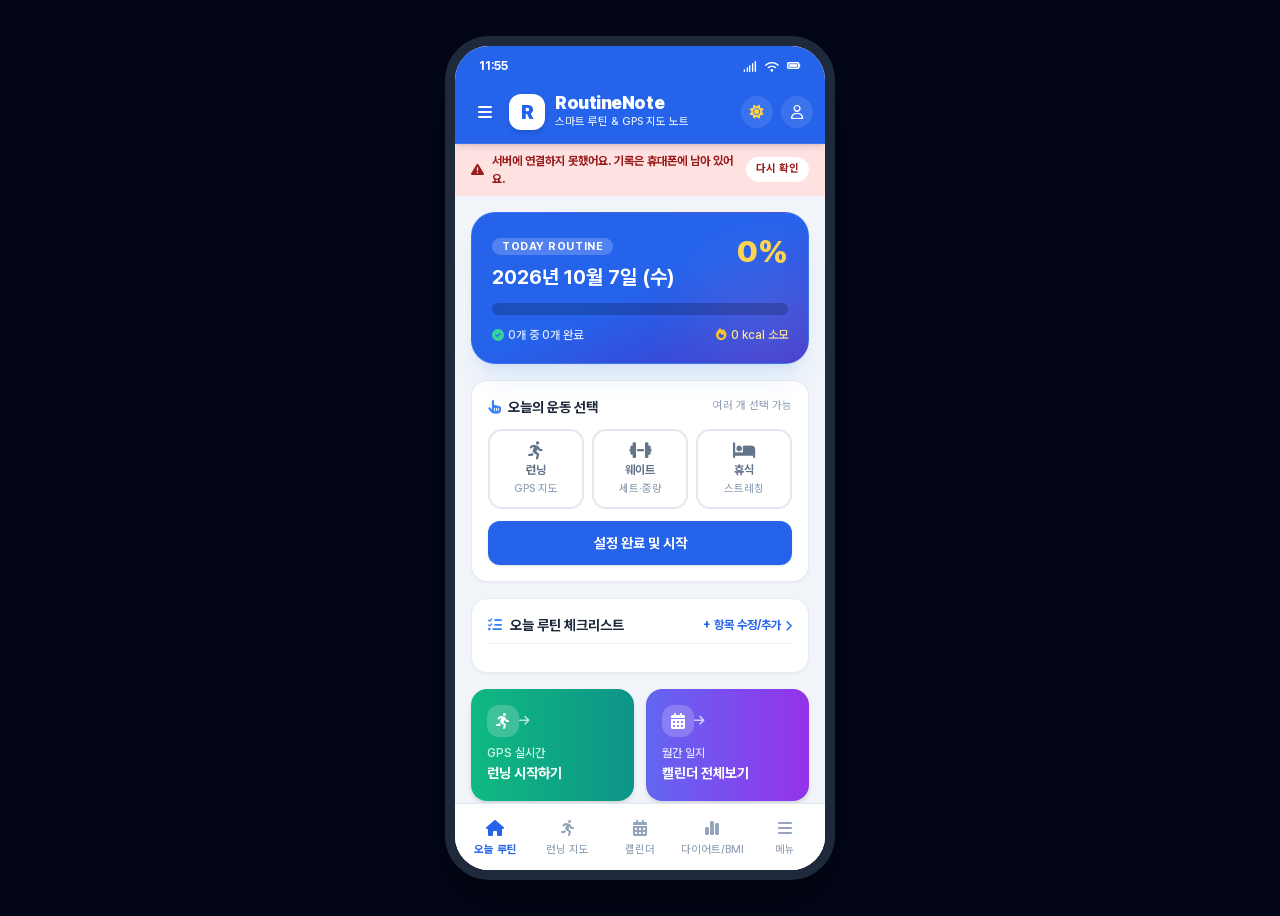
==== commit d6468985: "런닝 지도 화면 개선: 지도 크게, 버튼 한 줄, 내 위치 점과 출발 깃발, 평균 페이스" ====
--- a/android/app/src/main/assets/index.html
+++ b/android/app/src/main/assets/index.html
@@ -98,6 +98,13 @@
         </div>
     </header>
 
+    <!-- 연결 상태 안내: 인터넷이 끊기거나 서버 응답이 늦을 때만 보인다 (js/net-status.js) -->
+    <div id="netBanner" class="net-banner" role="status" aria-live="polite" hidden>
+        <i class="net-banner-icon fa-solid" aria-hidden="true"></i>
+        <span id="netBannerText" class="net-banner-text"></span>
+        <button type="button" id="netBannerRetry" class="net-banner-retry" hidden>다시 확인</button>
+    </div>
+
     <!-- Main Screen Body -->
     <main class="flex-1 overflow-y-auto no-scrollbar relative pb-20 bg-slate-100 dark:bg-slate-900/90" id="mainScrollBody">
 
@@ -221,73 +228,65 @@
         </section>
 
         <!-- TAB 2: 런닝 지도 (Kakao Map GPS Tracker v2.0) -->
-        <section id="tab-running" class="tab-screen hidden p-4 space-y-4">
-
-            <!-- Running Metrics Display -->
-            <div class="bg-white dark:bg-slate-800 rounded-2xl p-4 shadow-sm border border-slate-200/80 dark:border-slate-700/60">
+        <section id="tab-running" class="tab-screen hidden p-4">
+          <!-- 런닝 화면: 기록 카드(위) + 큰 지도(남은 높이 전부) + 버튼 한 줄(아래) -->
+          <div class="run-layout">
+
+            <!-- 기록: 거리 · 시간 · 칼로리 / 평균 페이스 · GPS 상태 -->
+            <div class="bg-white dark:bg-slate-800 rounded-2xl px-4 py-3 shadow-sm border border-slate-200/80 dark:border-slate-700/60">
                 <div class="grid grid-cols-3 divide-x divide-slate-100 dark:divide-slate-700">
                     <div class="text-center px-1 min-w-0">
-                        <span class="text-xs font-bold text-slate-400 uppercase block">거리</span>
+                        <span class="text-xs font-bold text-slate-400 block">거리</span>
                         <div class="metric-row mt-1 text-slate-800 dark:text-slate-100"><span class="metric-value" id="runDistance">0.0</span><span class="metric-unit">km</span></div>
                     </div>
                     <div class="text-center px-1 min-w-0">
-                        <span class="text-xs font-bold text-slate-400 uppercase block">시간</span>
+                        <span class="text-xs font-bold text-slate-400 block">시간</span>
                         <div class="metric-row mt-1 text-brand-600 dark:text-brand-400"><span class="metric-value" id="runTimer">00:00:00</span></div>
                     </div>
                     <div class="text-center px-1 min-w-0">
-                        <span class="text-xs font-bold text-slate-400 uppercase block">칼로리</span>
+                        <span class="text-xs font-bold text-slate-400 block">칼로리</span>
                         <div class="metric-row mt-1 text-red-500"><span class="metric-value" id="runCalories">0</span><span class="metric-unit">kcal</span></div>
                     </div>
                 </div>
 
-                <div class="flex justify-around items-center mt-3 pt-3 border-t border-slate-100 dark:border-slate-700/60 text-xs text-slate-500 dark:text-slate-400">
-                    <div>평균 페이스: <strong class="text-slate-800 dark:text-slate-200" id="runPace">-</strong> /km</div>
-                    <div>GPS 상태: <span class="text-emerald-500 font-bold"><i class="fa-solid fa-satellite-dish mr-1"></i>정상</span></div>
-                </div>
-            </div>
-
-            <!-- Kakao Map Container -->
-            <div class="bg-white dark:bg-slate-800 rounded-2xl p-3 shadow-sm border border-slate-200/80 dark:border-slate-700/60 space-y-2">
-                <div class="flex justify-between items-center px-1">
-                    <div class="flex items-center space-x-2">
-                        <i class="fa-solid fa-person-running text-brand-500" aria-hidden="true"></i>
-                        <h3 class="text-sm font-bold text-slate-800 dark:text-slate-200">GPS 러닝 트래커</h3>
-                    </div>
-                </div>
-
-                <!-- Kakao Map Div Container -->
-                <div class="relative w-full h-72 rounded-xl overflow-hidden shadow-inner border border-slate-200 dark:border-slate-700 bg-slate-100 dark:bg-slate-950">
-                    <div id="kakaoMap" class="w-full h-full block"></div>
-
-                    <!-- Map Fallback Canvas (In case Kakao API key or domain security blocks rendering in iFrame) -->
-                    <canvas id="fallbackMapCanvas" class="hidden absolute inset-0 w-full h-full"></canvas>
-
-                    <!-- Map Controls Floating Widget -->
-                    <div class="absolute top-3 left-3 bg-white/90 dark:bg-slate-900/90 backdrop-blur-md px-3 py-1.5 rounded-xl shadow-md text-xs font-bold text-slate-800 dark:text-slate-200 flex items-center gap-2 z-10">
-                        <i class="fa-solid fa-location-dot text-red-500" aria-hidden="true"></i> <span id="locationBadgeText">GPS 위치 탐색 중...</span>
-                    </div>
-
-                    <div class="absolute bottom-3 right-3 flex flex-col gap-2 z-10">
-                        <button onclick="recenterKakaoMap()" class="w-9 h-9 bg-white/90 dark:bg-slate-800/90 backdrop-blur-md rounded-full shadow-md text-slate-700 dark:text-slate-200 flex items-center justify-center hover:bg-white active:scale-95 transition">
-                            <i class="fa-solid fa-crosshairs text-sm"></i>
-                        </button>
-                    </div>
-                </div>
-
-                <!-- GPS Control Buttons -->
-                <div class="grid grid-cols-2 gap-2 pt-1">
-                    <button id="toggleRunBtn" onclick="toggleRunningSimulation()" class="bg-brand-600 hover:bg-brand-700 text-white font-bold py-3 rounded-xl text-sm shadow-md shadow-brand-500/20 flex items-center justify-center gap-2 transition active:scale-98">
-                        <i class="fa-solid fa-play" id="toggleRunIcon"></i> <span id="toggleRunText">트래킹 시작</span>
-                    </button>
-                    <button onclick="resetRunningData()" class="bg-slate-100 dark:bg-slate-700 hover:bg-slate-200 dark:hover:bg-slate-600 text-slate-700 dark:text-slate-200 font-bold py-3 rounded-xl text-sm flex items-center justify-center gap-2 transition active:scale-98">
-                        <i class="fa-solid fa-arrow-rotate-right"></i> 경로 초기화
-                    </button>
-                </div>
-                <button type="button" id="finishRunButton" class="w-full bg-emerald-500 hover:bg-emerald-600 text-white font-bold py-3 rounded-xl text-sm shadow-md flex items-center justify-center gap-2 transition">
-                    <i class="fa-solid fa-flag-checkered" aria-hidden="true"></i> 런닝 종료 및 기록 저장
-                </button>
-            </div>
-
+                <div class="flex justify-around items-center mt-2 pt-2 border-t border-slate-100 dark:border-slate-700/60 text-xs text-slate-500 dark:text-slate-400">
+                    <div>평균 페이스 <strong class="text-slate-800 dark:text-slate-200 tabular-nums" id="runPace">-</strong> /km</div>
+                    <div>GPS 상태 <span class="text-emerald-500 font-bold"><i class="fa-solid fa-satellite-dish mr-1" aria-hidden="true"></i>정상</span></div>
+                </div>
+            </div>
+
+            <!-- 카카오 지도 (화면에 남은 높이를 모두 쓴다) -->
+            <div class="run-map-box relative w-full rounded-2xl overflow-hidden shadow-sm border border-slate-200/80 dark:border-slate-700/60 bg-slate-100 dark:bg-slate-950">
+                <div id="kakaoMap" class="w-full h-full block"></div>
+
+                <!-- 카카오 지도를 못 불러올 때 대신 그리는 그림 -->
+                <canvas id="fallbackMapCanvas" class="hidden absolute inset-0 w-full h-full"></canvas>
+
+                <!-- 현재 위치 이름 -->
+                <div class="absolute top-3 left-3 max-w-[70%] bg-white/95 dark:bg-slate-900/90 backdrop-blur-md px-3 py-1.5 rounded-xl shadow-md text-xs font-bold text-slate-800 dark:text-slate-200 flex items-center gap-2 z-10">
+                    <i class="fa-solid fa-location-dot text-brand-500" aria-hidden="true"></i> <span id="locationBadgeText" class="truncate">GPS 위치 탐색 중...</span>
+                </div>
+
+                <!-- 내 위치로 이동 -->
+                <button type="button" onclick="recenterKakaoMap()" aria-label="내 위치로 이동" class="absolute top-3 right-3 z-10 w-10 h-10 bg-white/95 dark:bg-slate-800/90 backdrop-blur-md rounded-full shadow-md text-brand-600 dark:text-brand-400 flex items-center justify-center active:scale-95 transition">
+                    <i class="fa-solid fa-crosshairs" aria-hidden="true"></i>
+                </button>
+            </div>
+
+            <!-- 버튼 한 줄: 시작/일시정지 · 종료 및 저장 · 초기화 -->
+            <div class="grid grid-cols-[1fr_1fr_auto] gap-2">
+                <button type="button" id="toggleRunBtn" onclick="toggleRunningSimulation()" class="bg-brand-600 hover:bg-brand-700 text-white font-bold py-3 rounded-xl text-sm shadow-md shadow-brand-500/20 flex items-center justify-center gap-2 transition active:scale-98 whitespace-nowrap">
+                    <i class="fa-solid fa-play" id="toggleRunIcon" aria-hidden="true"></i> <span id="toggleRunText">트래킹 시작</span>
+                </button>
+                <button type="button" id="finishRunButton" class="bg-emerald-500 hover:bg-emerald-600 text-white font-bold py-3 rounded-xl text-sm shadow-md flex items-center justify-center gap-2 transition active:scale-98 whitespace-nowrap">
+                    <i class="fa-solid fa-flag-checkered" aria-hidden="true"></i> 종료 · 저장
+                </button>
+                <button type="button" onclick="resetRunningData()" aria-label="경로 초기화" title="경로 초기화" class="w-12 bg-slate-200/80 dark:bg-slate-700 hover:bg-slate-200 dark:hover:bg-slate-600 text-slate-600 dark:text-slate-200 rounded-xl flex items-center justify-center transition active:scale-98">
+                    <i class="fa-solid fa-arrow-rotate-right" aria-hidden="true"></i>
+                </button>
+            </div>
+
+          </div>
         </section>
 
         <!-- TAB 3: 캘린더 (FullCalendar 6.1.8 + 연속 달성 + 타이머/스톱워치) -->
@@ -1056,12 +1055,13 @@
 
 </div>
 
-<!-- 스크립트 순서 중요: app.js → kakao-map.js → api.js → onboarding.js → guide.js (모두 같은 전역 공간을 공유) -->
+<!-- 스크립트 순서 중요: app.js → kakao-map.js → api.js → onboarding.js → guide.js → net-status.js (모두 같은 전역 공간을 공유) -->
 <script src="js/app.js"></script>
 <script src="js/kakao-map.js"></script>
 <script src="js/api.js"></script>
 <script src="js/onboarding.js"></script>
 <script src="js/guide.js"></script>
+<script src="js/net-status.js"></script>
 <script>
     // PWA: 서비스워커 등록 (https 또는 localhost에서만 동작)
     if ('serviceWorker' in navigator) {
--- a/android/app/src/main/assets/css/style.css
+++ b/android/app/src/main/assets/css/style.css
@@ -389,6 +389,60 @@
    ========================================== */
 
 /* 런닝 지표(거리/시간/칼로리): 칸 폭에 맞춰 글자 크기가 줄어들고, 줄바꿈 없이 한 줄로 유지한다 */
+/* 런닝 화면: 기록 카드 + 지도 + 버튼이 한 화면에 들어가고, 지도가 남은 높이를 모두 쓴다 */
+#tab-running:not(.hidden) {
+    height: 100%;
+}
+.run-layout {
+    display: flex;
+    flex-direction: column;
+    gap: 12px;
+    height: 100%;
+}
+.run-map-box {
+    flex: 1 1 auto;
+    min-height: 320px;
+}
+
+/* 지도 위 '내 위치' 점: 파란 점 + 퍼지는 원 */
+.run-me-dot {
+    position: relative;
+    width: 18px;
+    height: 18px;
+    border-radius: 9999px;
+    background: #2563eb;
+    border: 3px solid #fff;
+    box-shadow: 0 1px 4px rgba(15, 23, 42, 0.45);
+}
+.run-me-dot::after {
+    content: "";
+    position: absolute;
+    inset: -9px;
+    border-radius: 9999px;
+    background: rgba(37, 99, 235, 0.28);
+    animation: run-me-pulse 1.8s ease-out infinite;
+    z-index: -1;
+}
+@keyframes run-me-pulse {
+    0%   { transform: scale(0.5); opacity: 1; }
+    100% { transform: scale(1.6); opacity: 0; }
+}
+
+/* 지도 위 출발 지점 깃발 */
+.run-start-flag {
+    width: 28px;
+    height: 28px;
+    border-radius: 9999px;
+    background: #10b981;
+    border: 3px solid #fff;
+    box-shadow: 0 1px 4px rgba(15, 23, 42, 0.45);
+    color: #fff;
+    font-size: 11px;
+    display: flex;
+    align-items: center;
+    justify-content: center;
+}
+
 .metric-row {
     display: flex;
     align-items: baseline;
@@ -699,3 +753,50 @@
 .guide-step.is-done .guide-step-check { border-color: #10b981; background: #10b981; color: #ffffff; }
 .guide-step.is-done .guide-step-title { color: #94a3b8; text-decoration: line-through; }
 .guide-step.is-done .guide-step-arrow { visibility: hidden; }
+
+/* ==========================================
+   연결 상태 안내 띠 (헤더 바로 아래, js/net-status.js)
+   ========================================== */
+.net-banner {
+    display: flex;
+    align-items: center;
+    gap: 8px;
+    padding: 8px 16px;
+    font-size: 12px;
+    font-weight: 700;
+    flex-shrink: 0;
+    z-index: 10;
+}
+.net-banner[hidden] { display: none; }
+.net-banner-text { flex: 1; min-width: 0; }
+.net-banner-icon { font-size: 13px; flex-shrink: 0; }
+.net-banner-retry {
+    flex-shrink: 0;
+    padding: 4px 10px;
+    border-radius: 9999px;
+    background: #ffffff;
+    font-size: 11px;
+    font-weight: 700;
+    color: inherit;
+}
+.net-banner-retry[hidden] { display: none; }
+/* 인터넷 없음: 주황 */
+.net-banner[data-state="offline"] { background: #fef3c7; color: #92400e; }
+.net-banner[data-state="offline"] .net-banner-icon::before { content: "\f1eb"; } /* wifi */
+/* 서버 연결 중: 파랑 + 도는 아이콘 */
+.net-banner[data-state="waking"] { background: #dbeafe; color: #1e40af; }
+.net-banner[data-state="waking"] .net-banner-icon { animation: net-spin 1s linear infinite; }
+.net-banner[data-state="waking"] .net-banner-icon::before { content: "\f110"; } /* spinner */
+/* 서버 연결 실패: 빨강 */
+.net-banner[data-state="failed"] { background: #fee2e2; color: #991b1b; }
+.net-banner[data-state="failed"] .net-banner-icon::before { content: "\f071"; } /* 경고 */
+/* 연결됨: 초록 */
+.net-banner[data-state="ok"] { background: #d1fae5; color: #065f46; }
+.net-banner[data-state="ok"] .net-banner-icon::before { content: "\f058"; } /* 체크 */
+@keyframes net-spin { to { transform: rotate(360deg); } }
+.dark .net-banner[data-state="offline"] { background: #78350f; color: #fef3c7; }
+.dark .net-banner[data-state="waking"] { background: #1e3a8a; color: #dbeafe; }
+.dark .net-banner[data-state="failed"] { background: #7f1d1d; color: #fee2e2; }
+.dark .net-banner[data-state="ok"] { background: #064e3b; color: #d1fae5; }
+.dark .net-banner-retry { background: rgba(255, 255, 255, 0.15); }
+
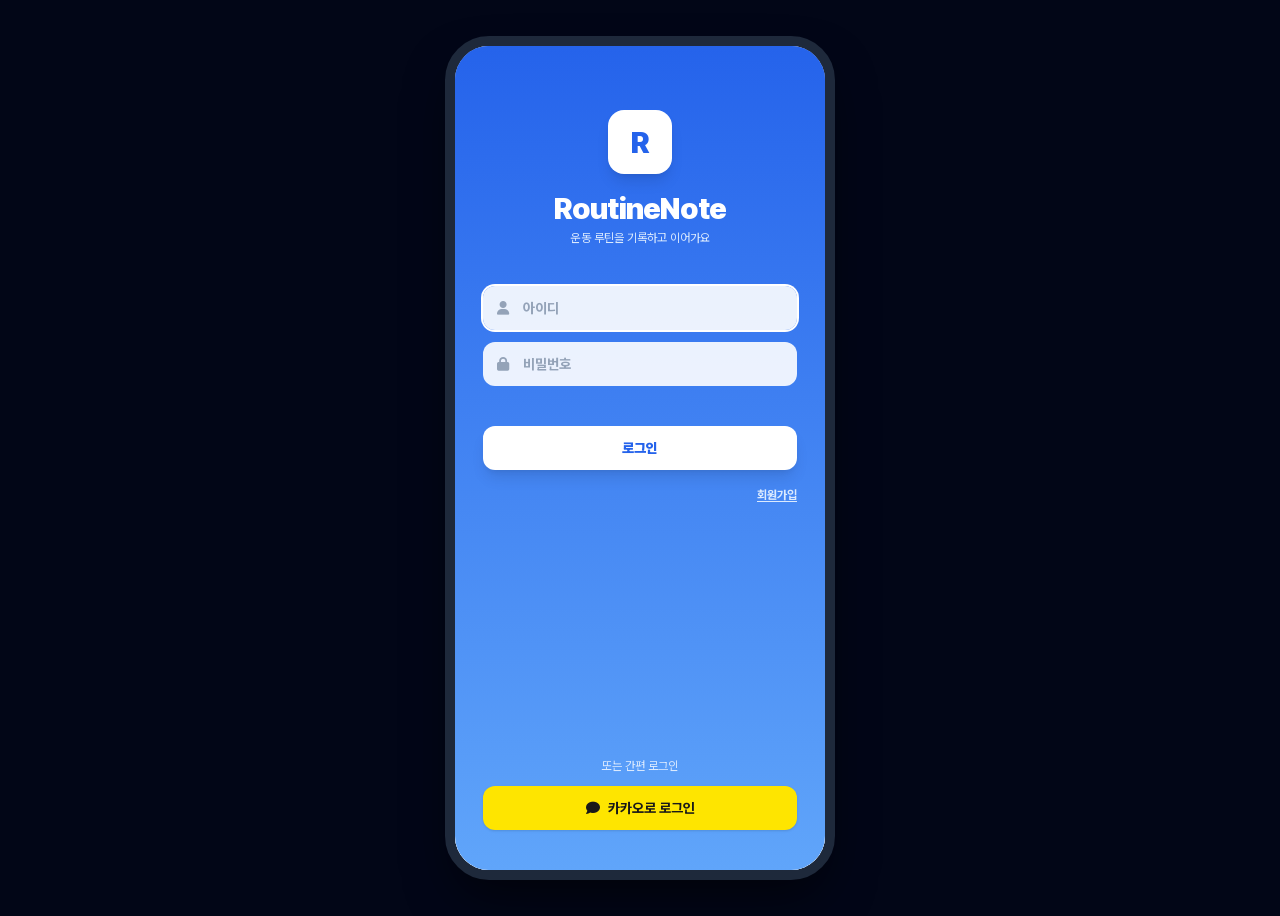
==== commit 7baa36c0: "Merge pull request #23 from gbae89115/feature/running-map 런닝 지도 화면 개선" ====
--- a/android/app/src/main/assets/index.html
+++ b/android/app/src/main/assets/index.html
@@ -643,6 +643,11 @@
                     <span class="text-xs font-bold text-slate-700 dark:text-slate-200">다크 모드</span>
                     <button type="button" id="darkModeSwitch" class="switch" role="switch" aria-checked="false" aria-label="다크 모드"></button>
                 </div>
+                <div class="flex justify-between items-center">
+                    <span class="text-xs font-bold text-slate-700 dark:text-slate-200"><i class="fa-regular fa-bell mr-1" aria-hidden="true"></i>운동 알림</span>
+                    <button type="button" id="alarmSwitch" class="switch" role="switch" aria-checked="true" aria-label="운동 알림"></button>
+                </div>
+                <p class="text-[11px] text-slate-400 -mt-1">끄면 예약된 운동 알림이 모두 취소돼요. 다시 켜면 돌아와요.</p>
                 <button type="button" id="logoutButton" class="w-full bg-slate-100 dark:bg-slate-700 hover:bg-slate-200 dark:hover:bg-slate-600 text-slate-700 dark:text-slate-200 font-bold py-3 rounded-xl text-sm transition flex items-center justify-center gap-2"><i class="fa-solid fa-right-from-bracket" aria-hidden="true"></i> 로그아웃</button>
                 <button type="button" id="resetDataButton" class="w-full border border-red-200 dark:border-red-900/60 text-red-500 font-bold py-2.5 rounded-xl text-xs hover:bg-red-50 dark:hover:bg-red-900/20 transition flex items-center justify-center gap-2"><i class="fa-solid fa-trash-can" aria-hidden="true"></i> <span id="resetDataLabel">내 기록 모두 삭제</span></button>
             </div>
@@ -797,6 +802,12 @@
                         <input type="time" id="logAlarmTime" lang="ko" class="w-full bg-slate-100 dark:bg-slate-900 text-xs px-3 py-2 rounded-xl border border-slate-200 dark:border-slate-700 text-slate-800 dark:text-slate-100 focus:outline-none focus:ring-2 focus:ring-brand-500">
                         <p class="text-[11px] text-slate-400">시간을 정하면 앱이 꺼져 있어도 그 시간에 알림이 와요. 안 정하면 알림 없이 추가돼요.</p>
                     </div>
+                    <!-- 반복 요일(선택): 고른 요일마다 같은 시간에 알림이 온다. 안 고르면 이 날짜에만 알린다 -->
+                    <div class="space-y-1">
+                        <p class="text-xs font-bold text-slate-600 dark:text-slate-300"><i class="fa-solid fa-rotate" aria-hidden="true"></i> 반복 요일 (선택)</p>
+                        <div id="logRepeatDays"></div>
+                        <p class="text-[11px] text-slate-400">요일을 고르면 매주 그 요일 같은 시간에 알림이 와요.</p>
+                    </div>
                     <button type="submit" class="w-full text-brand-600 dark:text-brand-400 border border-brand-500/60 hover:bg-brand-50 dark:hover:bg-slate-700 font-bold py-2 rounded-xl text-xs transition"><i class="fa-solid fa-plus mr-1" aria-hidden="true"></i>추가운동</button>
                 </form>
                 <div class="p-3 bg-slate-50 dark:bg-slate-900/60 border-t border-slate-100 dark:border-slate-700/60">
--- a/android/app/src/main/assets/css/style.css
+++ b/android/app/src/main/assets/css/style.css
@@ -800,3 +800,19 @@
 .dark .net-banner[data-state="ok"] { background: #064e3b; color: #d1fae5; }
 .dark .net-banner-retry { background: rgba(255, 255, 255, 0.15); }
 
+/* 알림 반복 요일 칩 (일~토) */
+.day-chip {
+    min-width: 0;
+    padding: 6px 0;
+    border: 1.5px solid #e2e8f0;
+    border-radius: 10px;
+    background: #ffffff;
+    color: #64748b;
+    font-size: 11px;
+    font-weight: 700;
+    cursor: pointer;
+    transition: background-color 0.15s ease, border-color 0.15s ease;
+}
+.day-chip[aria-pressed="true"] { border-color: #2563eb; background: #eff6ff; color: #2563eb; }
+.dark .day-chip { border-color: #475569; background: #1e293b; color: #cbd5e1; }
+.dark .day-chip[aria-pressed="true"] { border-color: #60a5fa; background: rgba(37, 99, 235, 0.2); color: #93c5fd; }
